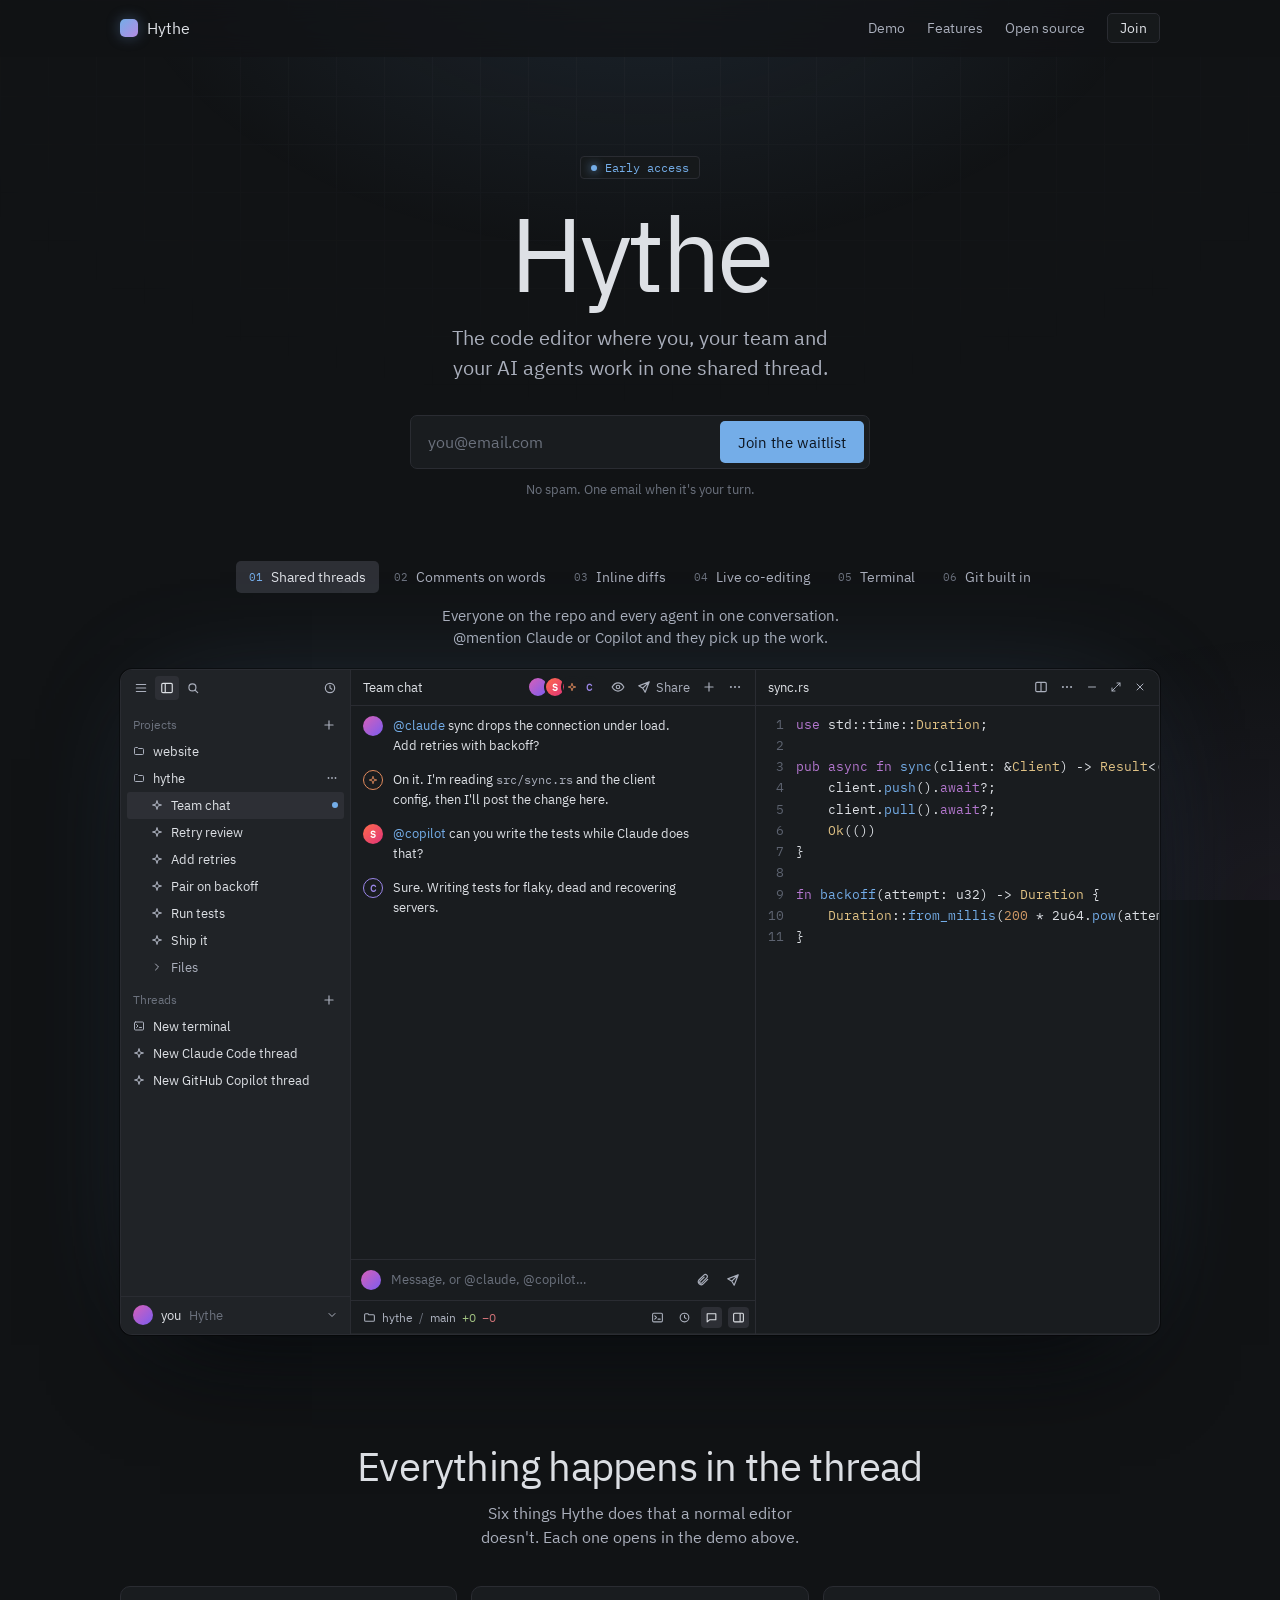
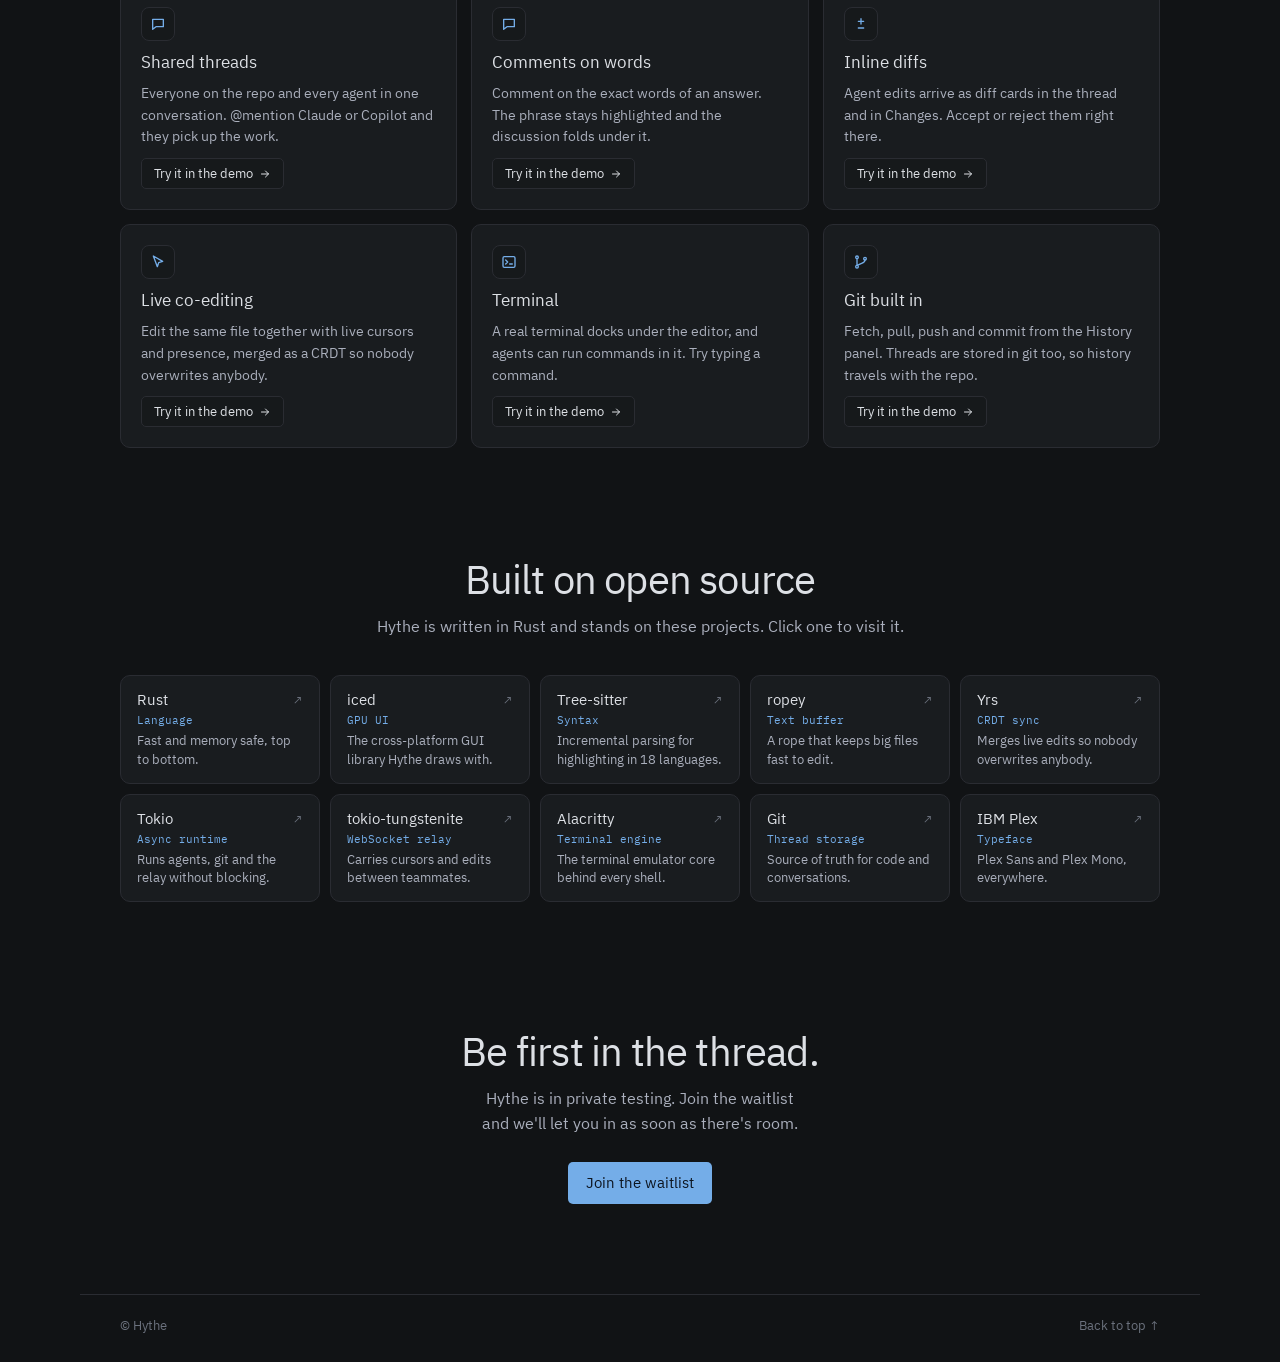
==== waitlist/index.html @ 3f55f676 "Add Hythe waitlist landing page with an interactive demo Static site in waitlist/ (no build step): h" ====
<!doctype html>
<html lang="en">
<head>
<meta charset="utf-8">
<meta name="viewport" content="width=device-width, initial-scale=1, viewport-fit=cover">
<title>Hythe</title>
<meta name="description" content="">
<meta name="theme-color" content="#111315">
<link rel="preload" href="fonts/IBMPlexSans-Regular.ttf" as="font" type="font/ttf" crossorigin>
<link rel="stylesheet" href="style.css">
</head>
<body>
<div class="bg" aria-hidden="true"></div>

<nav class="nav">
  <div class="wrap navin">
    <a class="brand" href="#top"><span class="logo" aria-hidden="true"></span><span data-text="name"></span></a>
    <span class="grow"></span>
    <a href="#demo">Demo</a><a href="#features">Features</a><a href="#stack">Open source</a>
    <a class="navcta" href="#top" data-join>Join</a>
  </div>
</nav>

<main id="top">
  <!-- hero -->
  <header class="hero wrap">
    <p class="eyebrow"><span class="dot"></span><span data-text="eyebrow"></span></p>
    <h1 class="name" data-text="name"></h1>
    <p class="tagline" data-text="tagline"></p>
    <form id="form" class="form" novalidate>
      <div class="field">
        <label for="email" class="sr">Email address</label>
        <input id="email" name="email" type="email" inputmode="email" autocomplete="email"
               autocapitalize="off" spellcheck="false" required aria-describedby="msg">
        <button id="btn" type="submit"><span data-text="button"></span></button>
      </div>
      <p id="msg" class="msg" role="status" aria-live="polite"></p>
    </form>
    <div id="done" class="done" hidden>
      <svg viewBox="0 0 24 24" aria-hidden="true"><path d="M5 12.5l4.5 4.5L19 7.5"/></svg>
      <h2 data-text="successTitle"></h2>
      <p id="doneBody" data-text="successBody"></p>
    </div>
    <p class="note" data-text="note"></p>
  </header>

  <!-- demo -->
  <section class="tour wrap" id="demo" aria-label="Interactive product demo">
    <div class="tabs" id="tabs" role="tablist"></div>
    <p class="explain" id="explain"></p>

    <div class="app" id="app">
      <aside class="side">
        <div class="hdr">
          <button class="ib" data-act="menu" title="Menu"><i class="ic" data-i="menu"></i></button>
          <button class="ib" data-act="sidebar" title="Toggle sidebar"><i class="ic" data-i="sidebar"></i></button>
          <button class="ib" data-act="search" title="Search"><i class="ic" data-i="search"></i></button>
          <span class="grow"></span>
          <button class="ib" data-act="history" title="History"><i class="ic" data-i="history"></i></button>
        </div>
        <div class="list" id="sideList"></div>
        <button class="acct" data-act="account"><span class="av u1"></span>you <span class="faint">Hythe</span><span class="grow"></span><i class="ic" data-i="chev"></i></button>
      </aside>

      <section class="col thread">
        <div class="hdr">
          <button class="ib" data-act="sidebar" id="sideOpen" title="Show sidebar"><i class="ic" data-i="sidebar"></i></button>
          <span class="ttl" id="tTitle"></span><span class="grow"></span>
          <span class="avs" id="tAvs"></span>
          <button class="ib" data-act="follow" title="Follow a teammate"><i class="ic" data-i="eye"></i></button>
          <button class="ib share" data-act="share" title="Share this thread"><i class="ic" data-i="share"></i><span>Share</span></button>
          <button class="ib" data-act="new" title="New thread"><i class="ic" data-i="plus"></i></button>
          <button class="ib" data-act="threadMenu" title="More"><i class="ic" data-i="more"></i></button>
        </div>
        <div class="feed" id="feed"></div>
        <form class="composer" id="composer" autocomplete="off">
          <span class="av u1"></span>
          <input id="say" placeholder="Message, or @claude, @copilot…" aria-label="Message the demo thread" maxlength="140">
          <button type="button" class="ib" data-act="attach" title="Attach"><i class="ic" data-i="clip"></i></button>
          <button class="ib" aria-label="Send" title="Send"><i class="ic" data-i="send"></i></button>
        </form>
        <div class="foot-bar">
          <i class="ic" data-i="folder"></i><span>hythe</span><span class="faint">/</span><span>main</span>
          <span class="add" id="addN">+0</span><span class="del" id="delN">−0</span>
          <span class="grow"></span>
          <button class="ib" data-act="term" title="Terminal"><i class="ic" data-i="term"></i></button>
          <button class="ib" data-act="history" title="History"><i class="ic" data-i="history"></i></button>
          <button class="ib" data-act="chat" title="Thread"><i class="ic" data-i="chat"></i></button>
          <button class="ib" data-act="panel" title="Editor panel"><i class="ic" data-i="panel"></i></button>
        </div>
      </section>

      <section class="col editor">
        <div class="hdr"><span class="tab" id="eTab"></span><span class="grow"></span>
          <button class="ib" data-act="split" title="Split"><i class="ic" data-i="split"></i></button>
          <button class="ib" data-act="editorMenu" title="More"><i class="ic" data-i="more"></i></button>
          <button class="ib" data-act="panel" title="Minimise"><i class="ic" data-i="min"></i></button>
          <button class="ib" data-act="max" title="Maximise"><i class="ic" data-i="max"></i></button>
          <button class="ib" data-act="closeEditor" title="Close"><i class="ic" data-i="close"></i></button>
        </div>
        <div class="esub" id="eSub"></div>
        <div class="code" id="code"></div>
        <div class="term" id="term" hidden></div>
      </section>

      <div class="pop" id="pop" hidden></div>
      <div class="toast" id="toast" role="status" aria-live="polite"></div>
    </div>
  </section>

  <!-- features -->
  <section class="sec wrap" id="features">
    <h2 class="h2" data-text="featuresTitle"></h2>
    <p class="lede" data-text="featuresText"></p>
    <div class="grid" id="featGrid"></div>
  </section>

  <!-- open source -->
  <section class="sec wrap" id="stack">
    <h2 class="h2" data-text="stackTitle"></h2>
    <p class="lede" data-text="stackText"></p>
    <div class="grid stackgrid" id="stackGrid"></div>
  </section>

  <!-- final CTA -->
  <section class="cta wrap">
    <h2 class="h2" data-text="ctaTitle"></h2>
    <p class="lede" data-text="ctaText"></p>
    <button class="bigbtn" data-join><span data-text="button"></span></button>
  </section>
</main>

<footer class="foot wrap"><span data-text="footer"></span><span class="grow"></span><a href="#top">Back to top ↑</a></footer>
<script src="config.js"></script>
<script src="app.js"></script>
</body>
</html>
---- waitlist/style.css ----
/* Colours and type are taken from Hythe's own theme (src/theme.rs). */
@font-face{font-family:"IBM Plex Sans";src:url(fonts/IBMPlexSans-Regular.ttf) format("truetype");font-display:swap}
@font-face{font-family:"IBM Plex Mono";src:url(fonts/IBMPlexMono-Regular.ttf) format("truetype");font-display:swap}
:root{
  --page:#111315;
  --editor:#191c1f; --panel:#202327; --card:#16191b;
  --border:#2a2c32; --hover:#26292e; --selected:#2d2f35;
  --text:#dde0e5; --dim:#aaafbc; --faint:#6b717d; --gutter:#5d6370;
  --accent:#74ade8; --added:#a1c181; --removed:#d07277; --added-bg:#202e25; --removed-bg:#361e23;
  --comment:#b58be2; --comment-bg:#383246; --claude:#e08a5c; --copilot:#9b86e8; --err:#d07277;
  --sans:"IBM Plex Sans",system-ui,-apple-system,"Segoe UI",sans-serif;
  --mono:"IBM Plex Mono",ui-monospace,Consolas,monospace;
  --wrap:1120px; --gut:clamp(16px,4vw,40px);
}
*{box-sizing:border-box;margin:0}
html{color-scheme:dark;scroll-behavior:smooth;scroll-padding-top:72px}
body{background:var(--page);color:var(--text);font-family:var(--sans);-webkit-font-smoothing:antialiased;overflow-x:hidden}
button,input{font:inherit;color:inherit}
a{color:inherit}
.grow{flex:1}
.faint{color:var(--faint)}
.wrap{width:100%;max-width:var(--wrap);margin:0 auto;padding-left:var(--gut);padding-right:var(--gut)}
.sr{position:absolute;width:1px;height:1px;overflow:hidden;clip:rect(0 0 0 0)}

.bg{position:fixed;inset:0;pointer-events:none;z-index:-1;
  background:radial-gradient(70vmax 45vmax at 50% -10%,rgba(116,173,232,.13),transparent 60%),
             radial-gradient(40vmax 30vmax at 100% 100%,rgba(181,139,226,.06),transparent 70%)}
.bg::after{content:"";position:absolute;inset:0;opacity:.35;
  background-image:linear-gradient(var(--border) 1px,transparent 1px),linear-gradient(90deg,var(--border) 1px,transparent 1px);background-size:48px 48px;
  -webkit-mask-image:radial-gradient(ellipse 60% 45% at 50% 0%,#000,transparent);mask-image:radial-gradient(ellipse 60% 45% at 50% 0%,#000,transparent)}

/* ---------- nav ---------- */
.nav{position:sticky;top:0;z-index:20;background:rgba(17,19,21,.72);backdrop-filter:blur(12px);-webkit-backdrop-filter:blur(12px);border-bottom:1px solid transparent;transition:border-color .2s}
.nav.scrolled{border-bottom-color:var(--border)}
.navin{display:flex;align-items:center;gap:22px;height:56px}
.navin a{text-decoration:none;font-size:14px;color:var(--dim)}
.navin a:hover{color:var(--text)}
.brand{display:flex;align-items:center;gap:9px;color:var(--text)!important;font-size:16px!important}
.logo{width:18px;height:18px;border-radius:5px;background:linear-gradient(135deg,var(--accent),var(--comment));box-shadow:0 0 14px rgba(116,173,232,.35)}
.navcta{color:var(--text)!important;border:1px solid var(--border);background:var(--card);border-radius:5px;padding:5px 12px}
.navcta:hover{border-color:var(--accent)}
@media (max-width:620px){.navin a:not(.brand):not(.navcta){display:none}}

/* ---------- hero ---------- */
.hero{display:flex;flex-direction:column;align-items:center;text-align:center;padding-top:clamp(56px,11vh,120px);padding-bottom:clamp(40px,7vh,72px);animation:rise .6s cubic-bezier(.2,.7,.2,1) both}
.eyebrow{display:flex;align-items:center;gap:8px;font:12px var(--mono);color:var(--accent);border:1px solid var(--border);background:var(--card);padding:3px 10px;border-radius:4px;margin-bottom:22px}
.dot{width:6px;height:6px;border-radius:50%;background:var(--accent);box-shadow:0 0 10px var(--accent);animation:pulse 2.2s ease-in-out infinite}
.name{font-weight:400;letter-spacing:-.035em;line-height:1;font-size:clamp(52px,10vw,104px)}
.tagline{color:var(--dim);font-size:clamp(16px,2vw,20px);line-height:1.5;margin:18px 0 32px;max-width:40ch;text-wrap:balance}
.form{width:100%;max-width:460px}
.field{display:flex;gap:6px;padding:5px;border:1px solid var(--border);border-radius:7px;background:var(--editor);transition:border-color .15s,box-shadow .15s}
.field:focus-within{border-color:var(--accent);box-shadow:0 0 0 3px rgba(116,173,232,.15)}
.form.invalid .field{border-color:var(--err);animation:shake .35s}
input{background:none;border:0;outline:0}
#email{flex:1;min-width:0;font-size:16px;padding:0 6px 0 12px;height:42px}
::placeholder{color:var(--faint)}
#btn,.bigbtn{flex:none;border:0;border-radius:5px;height:42px;padding:0 18px;cursor:pointer;background:var(--accent);color:#0d1520;font-size:15px;white-space:nowrap;transition:filter .15s,transform .1s}
#btn:hover,.bigbtn:hover{filter:brightness(1.1)}#btn:active,.bigbtn:active{transform:scale(.98)}
#btn:focus-visible,.bigbtn:focus-visible{outline:2px solid var(--text);outline-offset:2px}
#btn:disabled{opacity:.6;cursor:progress}
.msg{font-size:13px;color:var(--dim)}
.msg:not(:empty){margin-top:8px}
.form.invalid .msg{color:var(--err)}
.note{margin-top:12px;font-size:13px;color:var(--faint)}
.done{display:flex;flex-direction:column;align-items:center;gap:4px;animation:rise .5s both}
.done[hidden]{display:none}
.done svg{width:38px;height:38px;padding:9px;border-radius:50%;background:var(--added-bg);fill:none;stroke:var(--added);stroke-width:2.4;stroke-linecap:round;stroke-linejoin:round;margin-bottom:6px}
.done h2{font-weight:400;font-size:24px}
.done p{color:var(--dim);font-size:15px}
.joined .form,.joined .note{display:none}

/* ---------- demo ---------- */
.tour{animation:rise .8s .1s cubic-bezier(.2,.7,.2,1) both}
.tabs{display:flex;justify-content:center;gap:2px;overflow-x:auto;scrollbar-width:none}
.tabs::-webkit-scrollbar{display:none}
.tabs button{flex:none;border:0;background:none;color:var(--dim);font-size:14px;padding:7px 13px;border-radius:5px;cursor:pointer;display:flex;align-items:center;gap:8px}
.tabs button .n{font:11px var(--mono);color:var(--faint)}
.tabs button:hover{background:var(--hover);color:var(--text)}
.tabs button.on{background:var(--selected);color:var(--text)}
.tabs button.on .n{color:var(--accent)}
.tabs button:focus-visible{outline:1px solid var(--accent)}
.explain{text-align:center;color:var(--dim);font-size:14.5px;line-height:1.5;margin:12px auto 20px;max-width:64ch;min-height:3em;text-wrap:balance}

.app{position:relative;height:clamp(520px,74vh,700px);display:flex;background:var(--editor);border:1px solid var(--border);border-radius:12px;overflow:hidden;font-size:13px;
  box-shadow:0 50px 100px -40px rgba(0,0,0,.9),0 0 0 1px rgba(0,0,0,.4),0 -1px 0 rgba(255,255,255,.04) inset,0 0 120px -40px rgba(116,173,232,.25)}
.hdr{flex:none;height:36px;display:flex;align-items:center;gap:2px;padding:0 8px;border-bottom:1px solid var(--border)}
.ic{flex:none;width:14px;height:14px;display:inline-block;background:currentColor;-webkit-mask:var(--m) center/contain no-repeat;mask:var(--m) center/contain no-repeat}
.ib{flex:none;display:inline-flex;align-items:center;gap:5px;border:0;background:none;color:var(--dim);padding:5px;border-radius:4px;cursor:pointer;font-size:12.5px;line-height:1}
.ib:hover{background:var(--hover);color:var(--text)}
.ib.on{background:var(--selected);color:var(--text)}
.ib:focus-visible{outline:1px solid var(--accent)}
.ib .ic[data-i=min],.ib .ic[data-i=max],.ib .ic[data-i=close]{width:12px;height:12px}
.av{flex:none;width:20px;height:20px;border-radius:50%;display:inline-grid;place-items:center;font:600 10px var(--sans);color:#fff}
.u1{background:linear-gradient(135deg,#d860b8,#7a5cf0)}
.u2{background:linear-gradient(135deg,#ff6b4a,#e0337a)}
.u3{background:linear-gradient(135deg,#3fb8a9,#3a78d6)}
.ag{background:none;border:1.5px solid currentColor}
.ag.claude{color:var(--claude)}.ag.copilot{color:var(--copilot)}
.ag .ic{width:10px;height:10px}

/* sidebar */
.side{flex:none;width:230px;display:flex;flex-direction:column;min-height:0;background:var(--panel);border-right:1px solid var(--border)}
.side .hdr{border-bottom:0}
.list{flex:1;min-height:0;overflow-y:auto;scrollbar-width:none;padding:0 6px 6px}
.list::-webkit-scrollbar{display:none}
.sh{display:flex;align-items:center;font-size:11.5px;color:var(--faint);padding:10px 6px 4px}
.sh .ib{padding:2px}
.row{display:flex;align-items:center;gap:8px;width:100%;border:0;background:none;text-align:left;padding:5px 6px;border-radius:3px;white-space:nowrap;overflow:hidden;color:var(--text);font-size:13px;cursor:pointer}
.row .ic{width:12px;height:12px;color:var(--dim)}
.row.in{padding-left:24px}.row.in2{padding-left:42px}
.row.dim{color:var(--dim)}
.row:hover{background:var(--hover)}
.row.on{background:var(--selected)}
.row .busy{width:6px;height:6px;border-radius:50%;background:var(--accent);margin-left:auto;flex:none}
.acct{flex:none;height:38px;display:flex;align-items:center;gap:8px;padding:0 12px;border:0;border-top:1px solid var(--border);background:none;cursor:pointer;font-size:13px;text-align:left}
.acct:hover{background:var(--hover)}
.acct .ic{width:12px;height:12px;color:var(--dim)}

/* columns */
.col{flex:1 1 0;display:flex;flex-direction:column;min-width:0;min-height:0}
.thread+.editor{border-left:1px solid var(--border)}
.ttl{white-space:nowrap;overflow:hidden;text-overflow:ellipsis;padding-left:4px;font-size:13px}
.avs{display:flex;margin-right:4px}.avs .av{width:18px;height:18px;margin-left:-5px;border:2px solid var(--editor);box-sizing:content-box}
.feed{flex:1;min-height:0;overflow-y:auto;padding:10px 12px;display:flex;flex-direction:column;gap:14px}
.m{display:flex;gap:10px;line-height:1.55;animation:rise .35s both}
.m .body{min-width:0;flex:1}
.m p+p{margin-top:6px}
.m code{font:12px var(--mono);color:var(--dim)}
.mi{flex:none;display:flex;gap:2px;opacity:0;transition:opacity .15s}
.m:hover .mi{opacity:1}
.mi .ib{padding:3px}.mi .ic{width:11px;height:11px}
.at{color:var(--accent)}
.hint{margin:auto;text-align:center;color:var(--faint);font-size:13px;line-height:1.6}
.mark{background:var(--comment-bg);border:0;border-bottom:1.5px solid var(--comment);color:inherit;font:inherit;padding:0 1px;cursor:pointer;border-radius:2px}
.mark:hover{filter:brightness(1.2)}
.fold{display:inline-flex;align-items:center;gap:5px;margin-top:6px;font-size:12px;color:var(--comment);background:none;border:0;padding:0;cursor:pointer}
.fold .ic{width:11px;height:11px;transition:transform .2s}
.fold.open .ic{transform:rotate(90deg)}
.quote{margin-top:6px;border-left:2px solid var(--comment);background:var(--card);padding:7px 10px;border-radius:0 4px 4px 0;font-size:12.5px}
.quote[hidden]{display:none}
.quote q{display:block;color:var(--faint);font-size:12px;margin-bottom:5px;quotes:none}
.quote .who{display:flex;align-items:center;gap:6px;color:var(--dim);font-size:12px;margin:6px 0 2px}
.quote .who:first-of-type{margin-top:0}
.quote .who .av{width:14px;height:14px;font-size:8px}
.reply{display:flex;margin-top:7px;border-top:1px solid var(--border);padding-top:6px}
.reply input{flex:1;font-size:12.5px}
.card{margin-top:8px;border:1px solid var(--border);border-radius:5px;overflow:hidden;background:var(--card);font:12px/1.6 var(--mono)}
.card .ch{display:flex;align-items:center;gap:8px;padding:5px 8px;font:12px var(--sans);color:var(--dim);border-bottom:1px solid var(--border)}
.card .ch b{font-weight:400;color:var(--text)}
.card .l{padding:0 8px;white-space:pre;overflow:hidden;text-overflow:ellipsis}
.l.add{background:var(--added-bg);color:var(--added)}.l.del{background:var(--removed-bg);color:var(--removed)}
.acts{margin-left:auto;display:flex;gap:4px}
.acts button{border:1px solid var(--border);background:var(--editor);color:var(--text);border-radius:3px;padding:2px 9px;font-size:11.5px;cursor:pointer}
.acts button:hover{background:var(--hover)}
.acts button.yes{border-color:var(--accent);color:var(--accent)}
.state{margin-left:auto;font-size:11.5px}.state.ok{color:var(--added)}.state.no{color:var(--removed)}
.typing{display:inline-flex;gap:3px;padding-top:8px}
.typing i{width:5px;height:5px;border-radius:50%;background:var(--faint);animation:bounce 1s infinite}
.typing i:nth-child(2){animation-delay:.15s}.typing i:nth-child(3){animation-delay:.3s}
.composer{flex:none;display:flex;align-items:center;gap:6px;padding:8px 10px;border-top:1px solid var(--border)}
.composer input{flex:1;min-width:0;font-size:13px;padding:0 4px}
.foot-bar{flex:none;height:34px;display:flex;align-items:center;gap:6px;padding:0 6px 0 12px;border-top:1px solid var(--border);font-size:12px;color:var(--dim)}
.foot-bar>.ic{width:13px;height:13px}
.foot-bar .ib{padding:4px}.foot-bar .ib .ic{width:13px;height:13px}
.add{color:var(--added)}.del{color:var(--removed)}

/* editor column */
.tab{display:flex;align-items:center;gap:6px;white-space:nowrap;padding-left:4px;font-size:13px}
.tab .n{color:var(--accent);font-size:12px}
.esub{flex:none;display:flex;align-items:center;gap:6px;height:30px;padding:0 12px;font-size:12px;color:var(--dim);border-bottom:1px solid var(--border)}
.esub:empty{display:none}
.code{flex:1;min-height:0;overflow:auto;padding:8px 0;font:12.5px/1.7 var(--mono);color:var(--text);position:relative;cursor:text}
.ln{display:flex;white-space:pre;position:relative}
.ln .g{flex:none;width:40px;padding-right:12px;text-align:right;color:var(--gutter);user-select:none}
.ln.add{background:var(--added-bg)}.ln.del{background:var(--removed-bg)}
.ln.add .t{color:var(--added)}.ln.del .t{color:var(--removed)}
.k{color:#b477cf}.s{color:#a1c181}.f{color:#74ade8}.c{color:#6b717d;font-style:italic}.n{color:#d19a66}.ty{color:#dfc184}
.cur{position:absolute;top:0;width:2px;height:1.7em;transition:top .5s cubic-bezier(.3,.7,.2,1),left .5s cubic-bezier(.3,.7,.2,1);pointer-events:none}
.cur::after{content:attr(data-n);position:absolute;bottom:100%;left:0;font:10px var(--sans);color:#111;padding:0 5px;border-radius:3px 3px 3px 0;white-space:nowrap}
.cur.a{background:#3fb8a9}.cur.a::after{background:#3fb8a9}
.cur.b{background:#ff6b4a}.cur.b::after{background:#ff6b4a}
.cur.me{background:#c77bf0;animation:blink 1.1s steps(1) infinite}.cur.me::after{background:#c77bf0}
.term{flex:none;height:46%;border-top:1px solid var(--border);background:var(--card);padding:8px 12px;font:12.5px/1.6 var(--mono);color:var(--dim);overflow-y:auto;cursor:text}
.term[hidden]{display:none}
.term pre{font:inherit;white-space:pre-wrap;margin:0}
.term .p{color:var(--accent)}.term .o{color:var(--added)}.term .e{color:var(--removed)}
.term form{display:flex;gap:8px}.term input{flex:1;font:inherit;color:var(--text)}

/* history panel */
.code.panel{font:13px/1.4 var(--sans);padding:0;cursor:default}
.hist{padding:10px 12px;display:flex;flex-direction:column;gap:7px}
.hb{display:flex;align-items:center;gap:6px}
.hb .ic{width:13px;height:13px;color:var(--dim)}
.hl{display:flex;gap:4px;margin-left:-6px}
.hl .ib{font-size:12.5px;padding:4px 6px}
.cmsg{width:100%;background:var(--card);border:1px solid var(--border);border-radius:3px;padding:7px 9px;font-size:12.5px}
.cmsg:focus{border-color:var(--accent)}
.cbtn{width:100%;border:0;background:none;font-size:12.5px;padding:7px;border-radius:3px;cursor:pointer}
.cbtn:hover{background:var(--hover)}
.cbtn:disabled{color:var(--added);cursor:default;background:none}
.hs{display:flex;align-items:center;font-size:11.5px;color:var(--faint);padding-top:6px}
.fr{display:flex;align-items:center;gap:7px;font-size:12.5px;padding:3px 0;white-space:nowrap;overflow:hidden}
.fr .sm{font-size:11px}
.st{font:11px var(--mono);width:10px}.st.U{color:var(--added)}.st.M{color:#dfc184}
.cm{display:flex;gap:9px;margin-top:4px}
.cc{flex:1;min-width:0;text-align:left;border:1px solid var(--border);background:var(--card);border-radius:4px;padding:8px 10px;cursor:pointer;display:flex;flex-direction:column;gap:4px;animation:rise .35s both}
.cc:hover{border-color:var(--selected);background:var(--hover)}
.cc b{font-weight:400;font-size:13px}
.cc>span{color:var(--dim);font-size:12px}
.cc .hash{font:11px var(--mono);color:var(--accent)}
.cc .cfiles{display:none;border-top:1px solid var(--border);margin-top:4px;padding-top:4px}
.cc.open .cfiles{display:block}

/* popover menu, palette and toast */
.pop{position:absolute;z-index:5;min-width:200px;background:var(--panel);border:1px solid var(--border);border-radius:6px;padding:4px;box-shadow:0 14px 40px rgba(0,0,0,.55);animation:rise .15s both}
.pop[hidden]{display:none}
.pop button{display:flex;align-items:center;gap:8px;width:100%;border:0;background:none;text-align:left;padding:6px 8px;border-radius:3px;font-size:13px;cursor:pointer}
.pop button:hover,.pop button.hi{background:var(--hover)}
.pop button .ic{width:12px;height:12px;color:var(--dim)}
.pop button kbd{margin-left:auto;font:11px var(--mono);color:var(--faint)}
.pop input{width:100%;padding:7px 8px;font-size:13px;border-bottom:1px solid var(--border);margin-bottom:4px}
.pop .empty{padding:8px;color:var(--faint);font-size:12.5px}
.toast{position:absolute;left:50%;bottom:48px;z-index:6;transform:translate(-50%,10px);opacity:0;pointer-events:none;background:var(--selected);border:1px solid var(--border);color:var(--text);font-size:12.5px;padding:7px 12px;border-radius:6px;box-shadow:0 10px 30px rgba(0,0,0,.5);transition:opacity .2s,transform .2s;white-space:nowrap;max-width:90%;overflow:hidden;text-overflow:ellipsis}
.toast.show{opacity:1;transform:translate(-50%,0)}

/* layout states */
.app.ns .side{display:none}
.app:not(.ns) #sideOpen{display:none}
.app.nt .thread{display:none}
.app.ne .editor{display:none}
.app.nt .editor{border-left:0}

/* ---------- sections ---------- */
.sec{padding-top:clamp(80px,12vh,128px)}
.h2{font-weight:400;letter-spacing:-.02em;font-size:clamp(28px,4vw,40px);line-height:1.15;text-align:center}
.lede{color:var(--dim);font-size:16px;line-height:1.55;text-align:center;max-width:56ch;margin:12px auto 36px;text-wrap:balance}
.grid{display:grid;grid-template-columns:repeat(3,minmax(0,1fr));gap:14px}
.fc{display:flex;flex-direction:column;gap:10px;text-align:left;background:var(--editor);border:1px solid var(--border);border-radius:10px;padding:20px;transition:border-color .2s,transform .2s}
.fc:hover{border-color:#3a3e46;transform:translateY(-2px)}
.fc .fi{width:34px;height:34px;border-radius:8px;display:grid;place-items:center;background:var(--card);border:1px solid var(--border);color:var(--accent)}
.fc .fi .ic{width:16px;height:16px}
.fc h3{font-weight:400;font-size:17px}
.fc p{color:var(--dim);font-size:14px;line-height:1.55;flex:1}
.try{align-self:flex-start;display:inline-flex;align-items:center;gap:6px;border:1px solid var(--border);background:var(--card);border-radius:5px;padding:6px 12px;font-size:13px;cursor:pointer;color:var(--text)}
.try:hover{border-color:var(--accent);color:var(--accent)}
.try .ic{width:12px;height:12px}
.stackgrid{grid-template-columns:repeat(5,minmax(0,1fr));gap:10px}
.sc{display:flex;flex-direction:column;gap:4px;text-decoration:none;background:var(--editor);border:1px solid var(--border);border-radius:10px;padding:14px 16px;transition:border-color .2s,transform .2s}
.sc:hover{border-color:var(--accent);transform:translateY(-2px)}
.sc .top{display:flex;align-items:center;gap:6px;font-size:15px}
.sc .top::after{content:"↗";margin-left:auto;color:var(--faint);font-size:12px;transition:color .2s}
.sc:hover .top::after{color:var(--accent)}
.sc .role{font:11px var(--mono);color:var(--accent)}
.sc p{color:var(--dim);font-size:12.5px;line-height:1.5}
.cta{text-align:center;padding-top:clamp(90px,14vh,140px);padding-bottom:clamp(70px,10vh,110px)}
.cta .lede{margin-bottom:26px}
.foot{display:flex;align-items:center;gap:12px;border-top:1px solid var(--border);padding-top:22px;padding-bottom:28px;font-size:13px;color:var(--faint)}
.foot a{text-decoration:none}.foot a:hover{color:var(--text)}

/* ---------- responsive ---------- */
@media (max-width:1000px){
  .app:not(.so) .side{display:none}
  .app.so .side{position:absolute;inset:0 auto 0 0;z-index:4;box-shadow:20px 0 50px rgba(0,0,0,.5)}
  .app:not(.so) #sideOpen{display:inline-flex}
  .app.so #sideOpen{display:none}
  .grid{grid-template-columns:repeat(2,minmax(0,1fr))}
  .stackgrid{grid-template-columns:repeat(3,minmax(0,1fr))}
}
@media (max-width:680px){
  .app{height:min(600px,78svh)}
  .app[data-focus=thread] .editor,.app[data-focus=editor] .thread{display:none}
  .app .thread+.editor{border-left:0}
  .share span{display:none}
  .tabs{justify-content:flex-start;margin:0 calc(var(--gut) * -1);padding:0 var(--gut)}
  .explain{font-size:13.5px;min-height:0}
  .grid{grid-template-columns:minmax(0,1fr)}
  .stackgrid{grid-template-columns:repeat(2,minmax(0,1fr))}
  .side{width:82%}
}

@keyframes rise{from{opacity:0;transform:translateY(8px)}to{opacity:1;transform:none}}
@keyframes shake{25%{transform:translateX(-5px)}75%{transform:translateX(5px)}}
@keyframes blink{50%{opacity:0}}
@keyframes pulse{50%{opacity:.4}}
@keyframes bounce{40%{transform:translateY(-3px)}}
@media (prefers-reduced-motion:reduce){*{animation:none!important;transition:none!important}html{scroll-behavior:auto}}

/* ---------- icons (stroke SVGs used as masks) ---------- */
[data-i=menu]{--m:url("data:image/svg+xml,%3Csvg xmlns='http://www.w3.org/2000/svg' viewBox='0 0 24 24' fill='none' stroke='black' stroke-width='2' stroke-linecap='round'%3E%3Cpath d='M4 6h16M4 12h16M4 18h16'/%3E%3C/svg%3E")}
[data-i=sidebar]{--m:url("data:image/svg+xml,%3Csvg xmlns='http://www.w3.org/2000/svg' viewBox='0 0 24 24' fill='none' stroke='black' stroke-width='2'%3E%3Crect x='3' y='4' width='18' height='16' rx='2'/%3E%3Cpath d='M9 4v16'/%3E%3C/svg%3E")}
[data-i=search]{--m:url("data:image/svg+xml,%3Csvg xmlns='http://www.w3.org/2000/svg' viewBox='0 0 24 24' fill='none' stroke='black' stroke-width='2' stroke-linecap='round'%3E%3Ccircle cx='11' cy='11' r='6'/%3E%3Cpath d='M20 20l-4.5-4.5'/%3E%3C/svg%3E")}
[data-i=history]{--m:url("data:image/svg+xml,%3Csvg xmlns='http://www.w3.org/2000/svg' viewBox='0 0 24 24' fill='none' stroke='black' stroke-width='2' stroke-linecap='round'%3E%3Ccircle cx='12' cy='12' r='8'/%3E%3Cpath d='M12 8v4l3 2'/%3E%3C/svg%3E")}
[data-i=chev]{--m:url("data:image/svg+xml,%3Csvg xmlns='http://www.w3.org/2000/svg' viewBox='0 0 24 24' fill='none' stroke='black' stroke-width='2' stroke-linecap='round' stroke-linejoin='round'%3E%3Cpath d='M6 9l6 6 6-6'/%3E%3C/svg%3E")}
[data-i=chevr]{--m:url("data:image/svg+xml,%3Csvg xmlns='http://www.w3.org/2000/svg' viewBox='0 0 24 24' fill='none' stroke='black' stroke-width='2' stroke-linecap='round' stroke-linejoin='round'%3E%3Cpath d='M9 6l6 6-6 6'/%3E%3C/svg%3E")}
[data-i=eye]{--m:url("data:image/svg+xml,%3Csvg xmlns='http://www.w3.org/2000/svg' viewBox='0 0 24 24' fill='none' stroke='black' stroke-width='2'%3E%3Cpath d='M2 12s4-7 10-7 10 7 10 7-4 7-10 7S2 12 2 12z'/%3E%3Ccircle cx='12' cy='12' r='3'/%3E%3C/svg%3E")}
[data-i=share],[data-i=send]{--m:url("data:image/svg+xml,%3Csvg xmlns='http://www.w3.org/2000/svg' viewBox='0 0 24 24' fill='none' stroke='black' stroke-width='2' stroke-linejoin='round'%3E%3Cpath d='M21 3L10 14M21 3l-7 18-4-7-7-4z'/%3E%3C/svg%3E")}
[data-i=plus]{--m:url("data:image/svg+xml,%3Csvg xmlns='http://www.w3.org/2000/svg' viewBox='0 0 24 24' fill='none' stroke='black' stroke-width='2' stroke-linecap='round'%3E%3Cpath d='M12 5v14M5 12h14'/%3E%3C/svg%3E")}
[data-i=more]{--m:url("data:image/svg+xml,%3Csvg xmlns='http://www.w3.org/2000/svg' viewBox='0 0 24 24'%3E%3Ccircle cx='5' cy='12' r='1.8'/%3E%3Ccircle cx='12' cy='12' r='1.8'/%3E%3Ccircle cx='19' cy='12' r='1.8'/%3E%3C/svg%3E")}
[data-i=clip]{--m:url("data:image/svg+xml,%3Csvg xmlns='http://www.w3.org/2000/svg' viewBox='0 0 24 24' fill='none' stroke='black' stroke-width='2' stroke-linecap='round'%3E%3Cpath d='M20 11l-8 8a5 5 0 01-7-7l8.5-8.5a3.5 3.5 0 015 5L10 17a2 2 0 01-3-3l7-7'/%3E%3C/svg%3E")}
[data-i=folder]{--m:url("data:image/svg+xml,%3Csvg xmlns='http://www.w3.org/2000/svg' viewBox='0 0 24 24' fill='none' stroke='black' stroke-width='2' stroke-linejoin='round'%3E%3Cpath d='M3 7a2 2 0 012-2h4l2 2h8a2 2 0 012 2v8a2 2 0 01-2 2H5a2 2 0 01-2-2z'/%3E%3C/svg%3E")}
[data-i=file]{--m:url("data:image/svg+xml,%3Csvg xmlns='http://www.w3.org/2000/svg' viewBox='0 0 24 24' fill='none' stroke='black' stroke-width='2' stroke-linejoin='round'%3E%3Cpath d='M6 3h8l4 4v14H6z'/%3E%3Cpath d='M14 3v4h4'/%3E%3C/svg%3E")}
[data-i=term]{--m:url("data:image/svg+xml,%3Csvg xmlns='http://www.w3.org/2000/svg' viewBox='0 0 24 24' fill='none' stroke='black' stroke-width='2' stroke-linecap='round' stroke-linejoin='round'%3E%3Crect x='3' y='4' width='18' height='16' rx='2'/%3E%3Cpath d='M7 9l3 3-3 3M13 15h4'/%3E%3C/svg%3E")}
[data-i=chat],[data-i=comment]{--m:url("data:image/svg+xml,%3Csvg xmlns='http://www.w3.org/2000/svg' viewBox='0 0 24 24' fill='none' stroke='black' stroke-width='2' stroke-linejoin='round'%3E%3Cpath d='M4 5h16v11H9l-5 4z'/%3E%3C/svg%3E")}
[data-i=panel]{--m:url("data:image/svg+xml,%3Csvg xmlns='http://www.w3.org/2000/svg' viewBox='0 0 24 24' fill='none' stroke='black' stroke-width='2'%3E%3Crect x='3' y='4' width='18' height='16' rx='2'/%3E%3Cpath d='M15 4v16'/%3E%3C/svg%3E")}
[data-i=split]{--m:url("data:image/svg+xml,%3Csvg xmlns='http://www.w3.org/2000/svg' viewBox='0 0 24 24' fill='none' stroke='black' stroke-width='2'%3E%3Crect x='3' y='4' width='18' height='16' rx='2'/%3E%3Cpath d='M12 4v16'/%3E%3C/svg%3E")}
[data-i=sparkle]{--m:url("data:image/svg+xml,%3Csvg xmlns='http://www.w3.org/2000/svg' viewBox='0 0 24 24' fill='none' stroke='black' stroke-width='2' stroke-linejoin='round'%3E%3Cpath d='M12 3l2 7 7 2-7 2-2 7-2-7-7-2 7-2z'/%3E%3C/svg%3E")}
[data-i=min]{--m:url("data:image/svg+xml,%3Csvg xmlns='http://www.w3.org/2000/svg' viewBox='0 0 24 24' fill='none' stroke='black' stroke-width='2' stroke-linecap='round'%3E%3Cpath d='M5 12h14'/%3E%3C/svg%3E")}
[data-i=max]{--m:url("data:image/svg+xml,%3Csvg xmlns='http://www.w3.org/2000/svg' viewBox='0 0 24 24' fill='none' stroke='black' stroke-width='2' stroke-linecap='round' stroke-linejoin='round'%3E%3Cpath d='M14 4h6v6M10 20H4v-6M20 4l-7 7M4 20l7-7'/%3E%3C/svg%3E")}
[data-i=close]{--m:url("data:image/svg+xml,%3Csvg xmlns='http://www.w3.org/2000/svg' viewBox='0 0 24 24' fill='none' stroke='black' stroke-width='2' stroke-linecap='round'%3E%3Cpath d='M6 6l12 12M18 6L6 18'/%3E%3C/svg%3E")}
[data-i=branch]{--m:url("data:image/svg+xml,%3Csvg xmlns='http://www.w3.org/2000/svg' viewBox='0 0 24 24' fill='none' stroke='black' stroke-width='2' stroke-linecap='round'%3E%3Ccircle cx='6' cy='5' r='2'/%3E%3Ccircle cx='6' cy='19' r='2'/%3E%3Ccircle cx='18' cy='7' r='2'/%3E%3Cpath d='M6 7v10M18 9c0 5-6 4-11 8'/%3E%3C/svg%3E")}
[data-i=diff]{--m:url("data:image/svg+xml,%3Csvg xmlns='http://www.w3.org/2000/svg' viewBox='0 0 24 24' fill='none' stroke='black' stroke-width='2' stroke-linecap='round'%3E%3Cpath d='M12 4v8M8 8h8M8 18h8'/%3E%3C/svg%3E")}
[data-i=cursor]{--m:url("data:image/svg+xml,%3Csvg xmlns='http://www.w3.org/2000/svg' viewBox='0 0 24 24' fill='none' stroke='black' stroke-width='2' stroke-linejoin='round'%3E%3Cpath d='M5 3l14 8-6 2-2 6z'/%3E%3C/svg%3E")}
[data-i=arrow]{--m:url("data:image/svg+xml,%3Csvg xmlns='http://www.w3.org/2000/svg' viewBox='0 0 24 24' fill='none' stroke='black' stroke-width='2' stroke-linecap='round' stroke-linejoin='round'%3E%3Cpath d='M5 12h14M13 6l6 6-6 6'/%3E%3C/svg%3E")}

/* slim scrollbars inside the demo, like the app's */
.code{overflow-x:hidden}
.feed,.code,.term,.pop{scrollbar-width:thin;scrollbar-color:var(--selected) transparent}
.feed::-webkit-scrollbar,.code::-webkit-scrollbar,.term::-webkit-scrollbar{width:4px;height:4px}
.feed::-webkit-scrollbar-thumb,.code::-webkit-scrollbar-thumb,.term::-webkit-scrollbar-thumb{background:var(--selected);border-radius:2px}
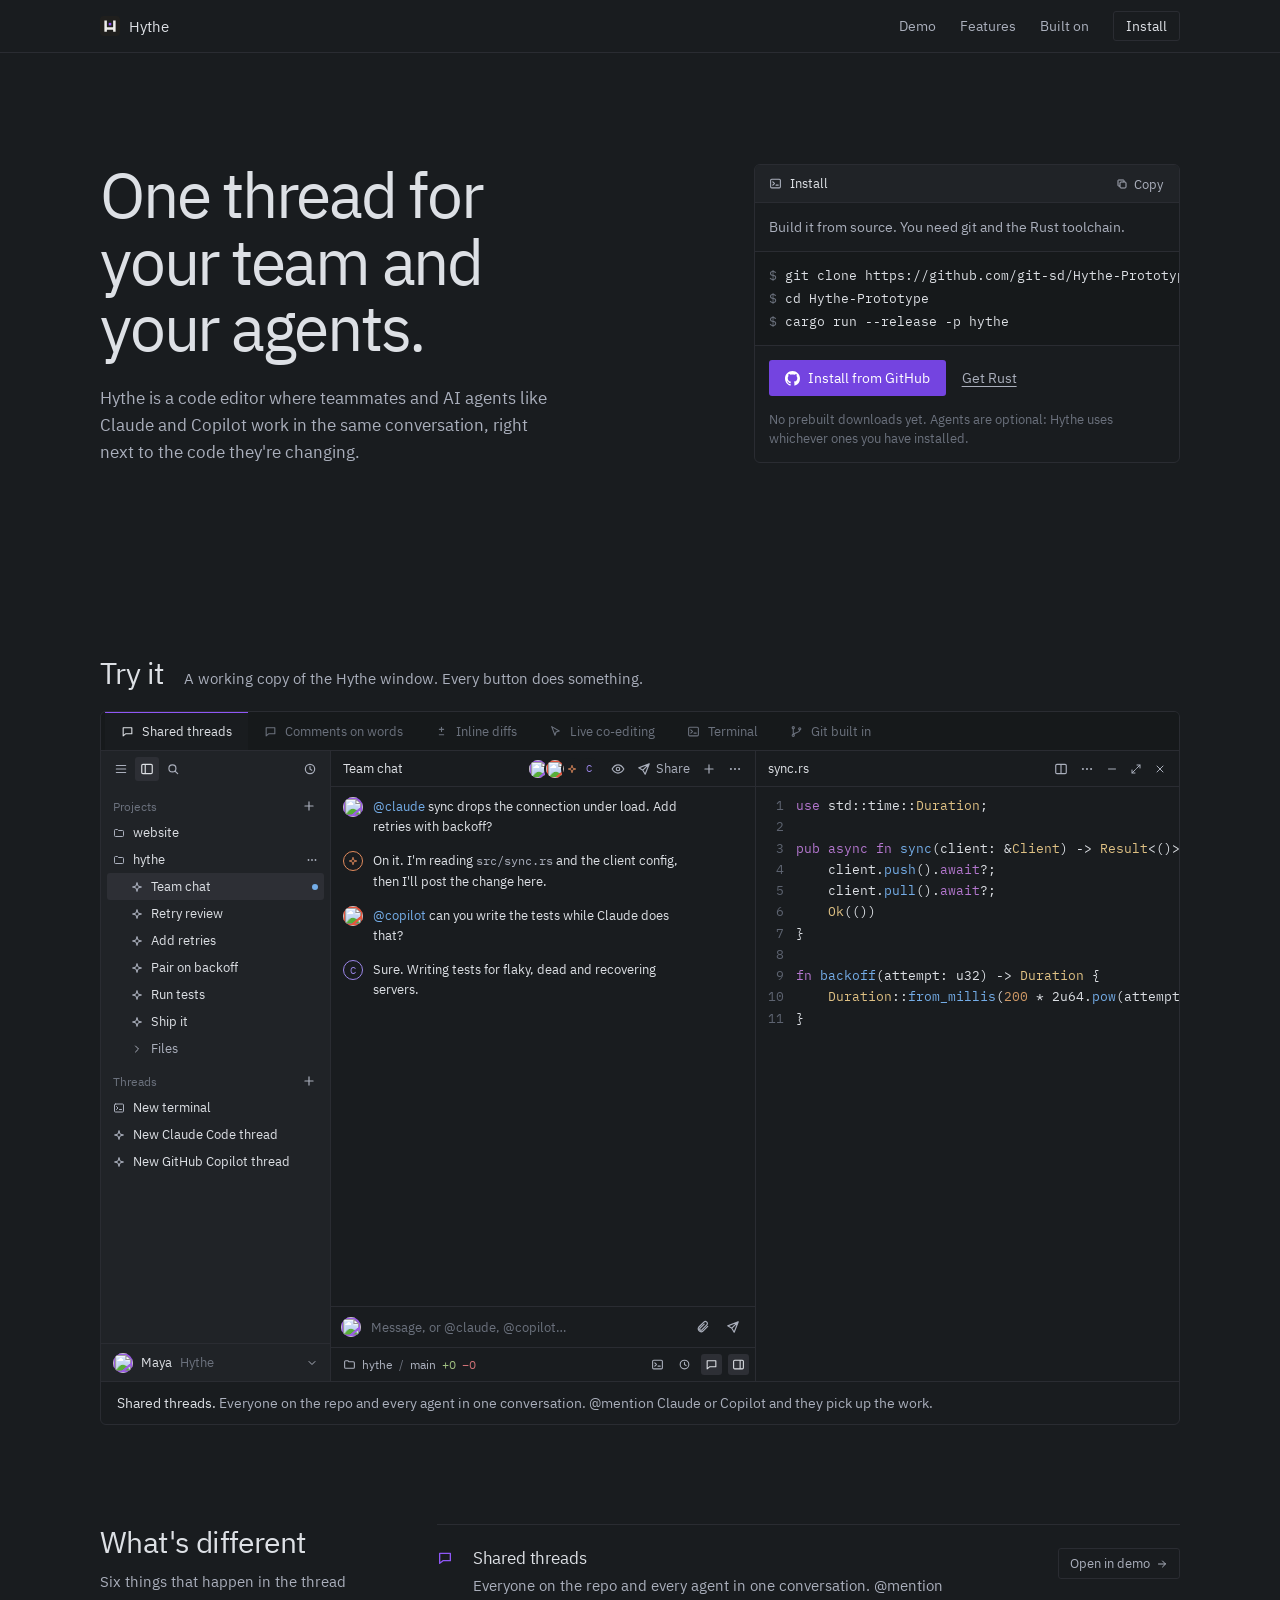
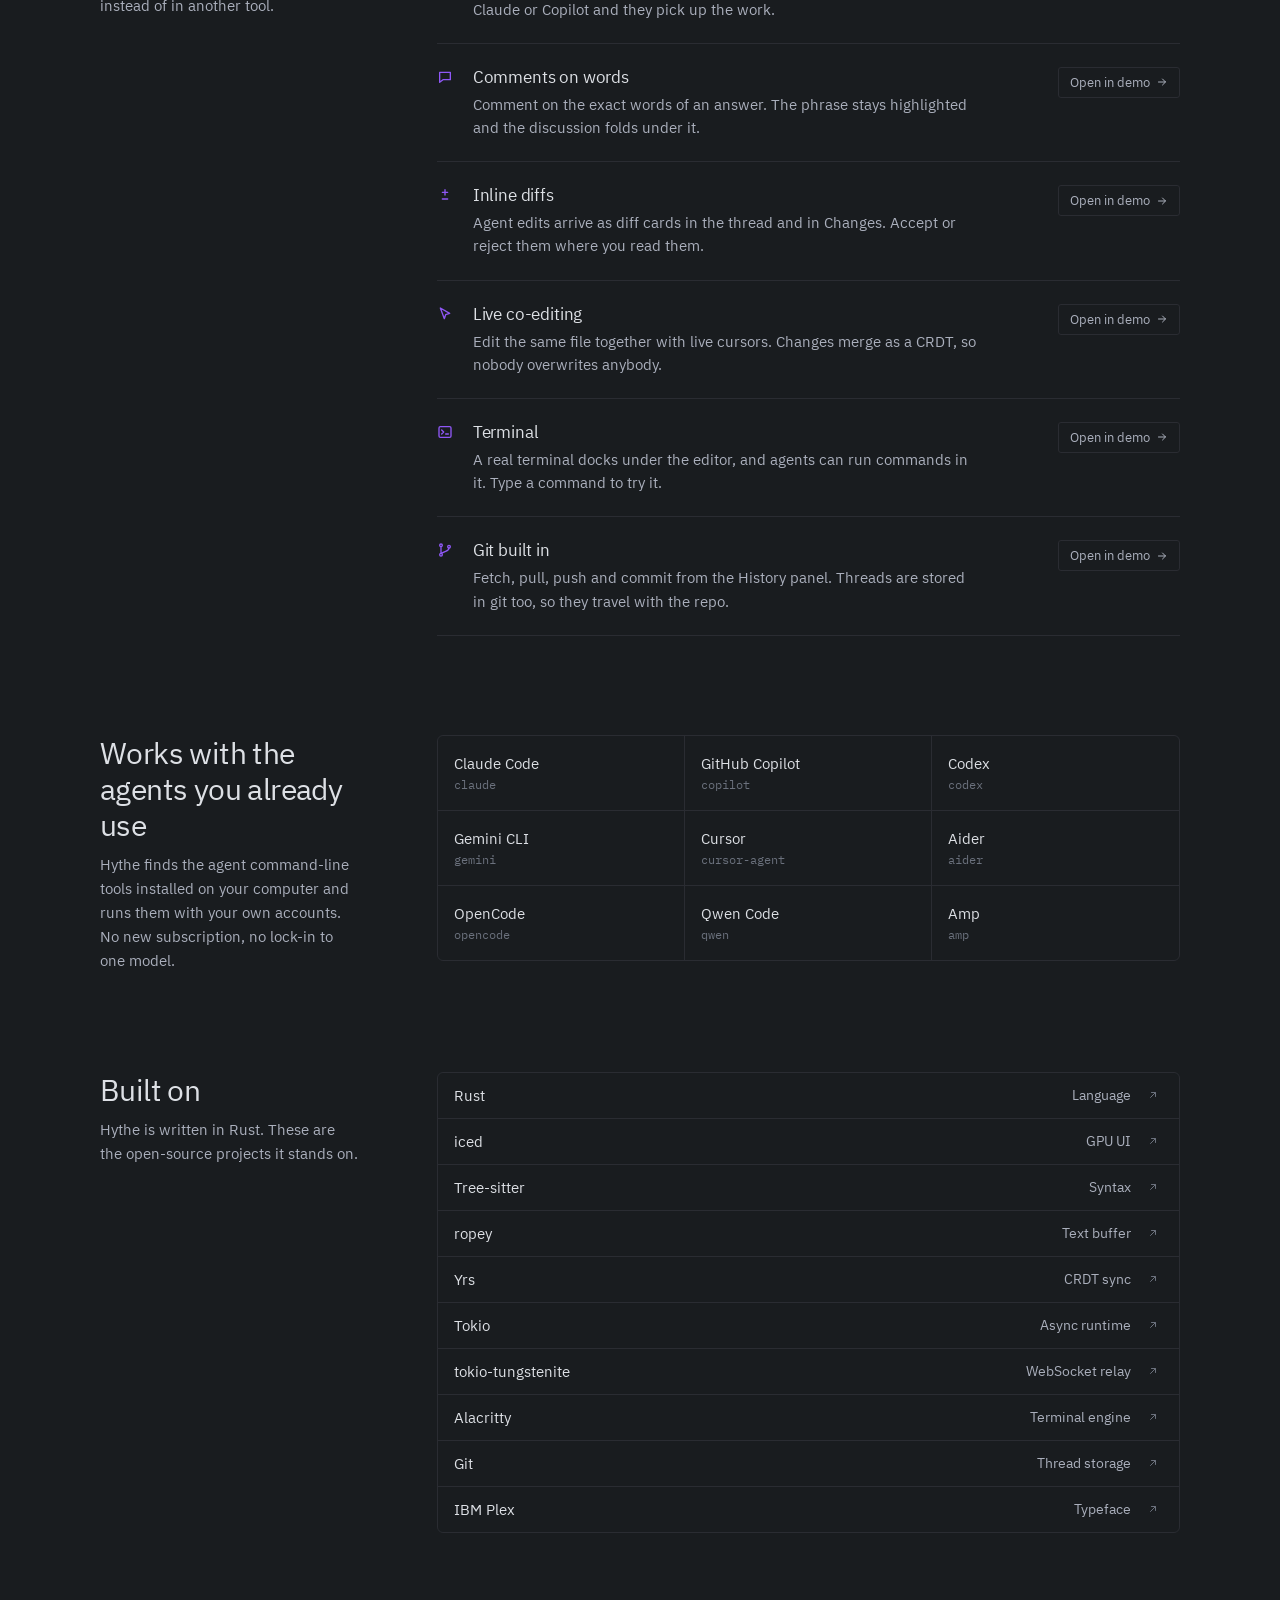
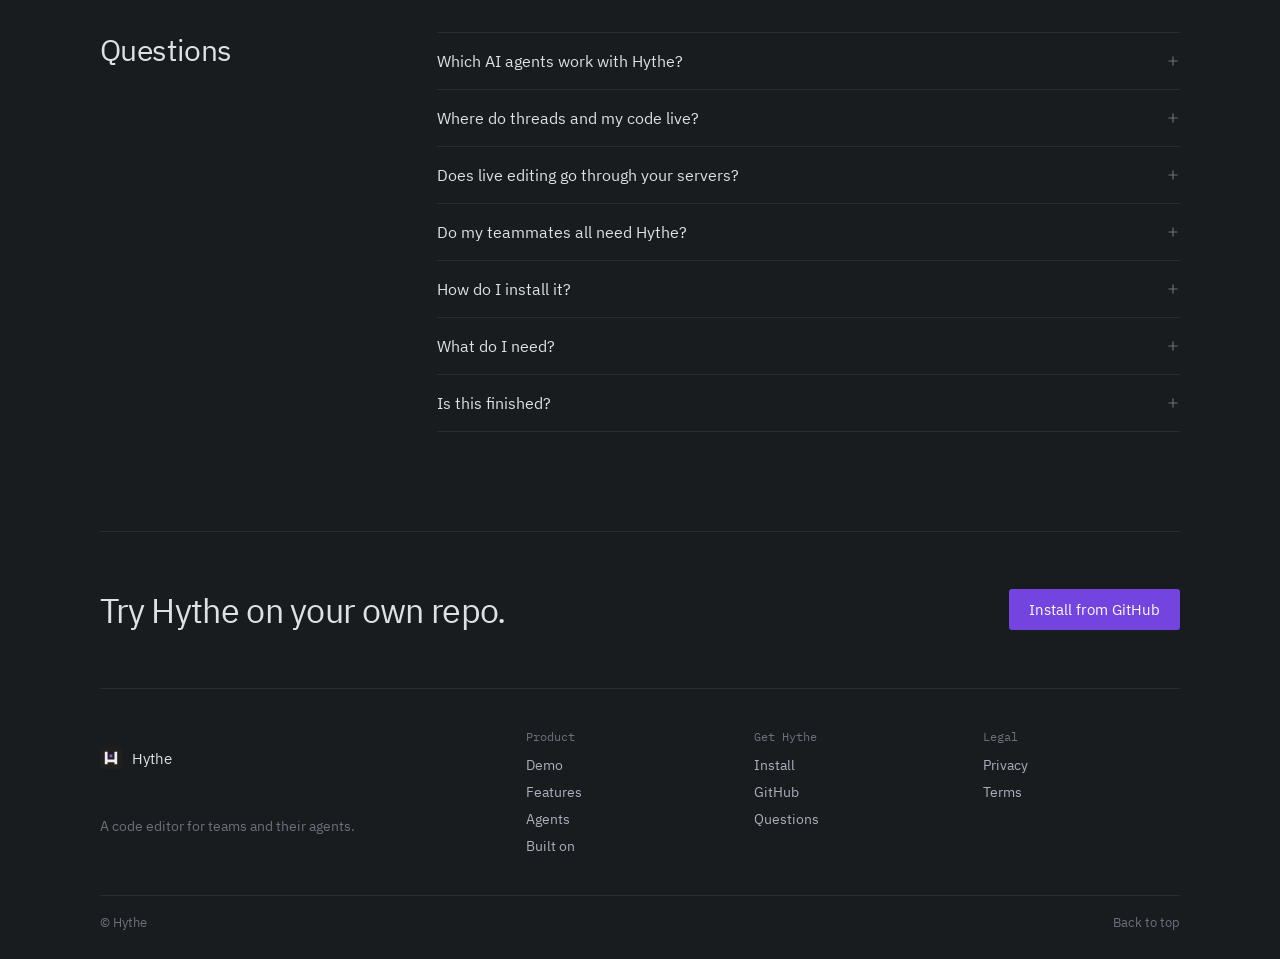
==== commit 98a684b7: "Redesign the Hythe site around installing from GitHub Replace the waitlist with an install card: thr" ====
--- a/waitlist/index.html
+++ b/waitlist/index.html
@@ -5,132 +5,165 @@
 <meta name="viewport" content="width=device-width, initial-scale=1, viewport-fit=cover">
 <title>Hythe</title>
 <meta name="description" content="">
-<meta name="theme-color" content="#111315">
+<meta name="theme-color" content="#191c1f">
+<link rel="icon" href="logo.svg" type="image/svg+xml">
+<link rel="apple-touch-icon" href="logo.svg">
 <link rel="preload" href="fonts/IBMPlexSans-Regular.ttf" as="font" type="font/ttf" crossorigin>
 <link rel="stylesheet" href="style.css">
 </head>
 <body>
-<div class="bg" aria-hidden="true"></div>
 
 <nav class="nav">
   <div class="wrap navin">
-    <a class="brand" href="#top"><span class="logo" aria-hidden="true"></span><span data-text="name"></span></a>
+    <a class="brand" href="#top"><img src="logo.svg" alt="" width="20" height="20"><span data-text="name"></span></a>
     <span class="grow"></span>
-    <a href="#demo">Demo</a><a href="#features">Features</a><a href="#stack">Open source</a>
-    <a class="navcta" href="#top" data-join>Join</a>
+    <a href="#demo">Demo</a><a href="#features">Features</a><a href="#stack">Built on</a>
+    <a class="navjoin" data-install href="#" target="_blank" rel="noopener noreferrer">Install</a>
   </div>
 </nav>
 
 <main id="top">
-  <!-- hero -->
+  <!-- hero: headline on the left, the signup thread on the right -->
   <header class="hero wrap">
-    <p class="eyebrow"><span class="dot"></span><span data-text="eyebrow"></span></p>
-    <h1 class="name" data-text="name"></h1>
-    <p class="tagline" data-text="tagline"></p>
-    <form id="form" class="form" novalidate>
-      <div class="field">
-        <label for="email" class="sr">Email address</label>
-        <input id="email" name="email" type="email" inputmode="email" autocomplete="email"
-               autocapitalize="off" spellcheck="false" required aria-describedby="msg">
-        <button id="btn" type="submit"><span data-text="button"></span></button>
+    <div class="pitch">
+      <h1 class="headline" data-text="headline"></h1>
+      <p class="sub" data-text="sub"></p>
+    </div>
+
+    <section class="install" id="install" aria-label="Install Hythe">
+      <div class="ihdr"><i class="ic" data-i="term"></i><span data-text="installTitle"></span><span class="grow"></span>
+        <button class="copy" id="copyCmds" type="button"><i class="ic" data-i="copy"></i><span>Copy</span></button></div>
+      <p class="iintro" data-text="installIntro"></p>
+      <pre class="cmds" id="cmds"></pre>
+      <div class="iact">
+        <a class="ibtn" data-install href="#" target="_blank" rel="noopener noreferrer"><i class="ic" data-i="github"></i><span data-text="installButton"></span></a>
+        <a class="ilink" data-rust href="#" target="_blank" rel="noopener noreferrer">Get Rust</a>
       </div>
-      <p id="msg" class="msg" role="status" aria-live="polite"></p>
-    </form>
-    <div id="done" class="done" hidden>
-      <svg viewBox="0 0 24 24" aria-hidden="true"><path d="M5 12.5l4.5 4.5L19 7.5"/></svg>
-      <h2 data-text="successTitle"></h2>
-      <p id="doneBody" data-text="successBody"></p>
-    </div>
-    <p class="note" data-text="note"></p>
+      <p class="inote" data-text="installNote"></p>
+    </section>
   </header>
 
   <!-- demo -->
-  <section class="tour wrap" id="demo" aria-label="Interactive product demo">
-    <div class="tabs" id="tabs" role="tablist"></div>
-    <p class="explain" id="explain"></p>
+  <section class="block wrap" id="demo" aria-label="Interactive product demo">
+    <div class="bhead">
+      <h2 data-text="demoTitle"></h2>
+      <p data-text="demoText"></p>
+    </div>
 
-    <div class="app" id="app">
-      <aside class="side">
-        <div class="hdr">
-          <button class="ib" data-act="menu" title="Menu"><i class="ic" data-i="menu"></i></button>
-          <button class="ib" data-act="sidebar" title="Toggle sidebar"><i class="ic" data-i="sidebar"></i></button>
-          <button class="ib" data-act="search" title="Search"><i class="ic" data-i="search"></i></button>
-          <span class="grow"></span>
-          <button class="ib" data-act="history" title="History"><i class="ic" data-i="history"></i></button>
-        </div>
-        <div class="list" id="sideList"></div>
-        <button class="acct" data-act="account"><span class="av u1"></span>you <span class="faint">Hythe</span><span class="grow"></span><i class="ic" data-i="chev"></i></button>
-      </aside>
+    <div class="frame">
+      <div class="tabs" id="tabs" role="tablist"></div>
+      <div class="app" id="app">
+        <aside class="side">
+          <div class="hdr">
+            <button class="ib" data-act="menu" title="Menu"><i class="ic" data-i="menu"></i></button>
+            <button class="ib" data-act="sidebar" title="Toggle sidebar"><i class="ic" data-i="sidebar"></i></button>
+            <button class="ib" data-act="search" title="Search"><i class="ic" data-i="search"></i></button>
+            <span class="grow"></span>
+            <button class="ib" data-act="history" title="History"><i class="ic" data-i="history"></i></button>
+          </div>
+          <div class="list" id="sideList"></div>
+          <button class="acct" data-act="account"><img class="av u1" src="https://randomuser.me/api/portraits/women/68.jpg" alt="" loading="lazy">Maya <span class="faint">Hythe</span><span class="grow"></span><i class="ic" data-i="chev"></i></button>
+        </aside>
 
-      <section class="col thread">
-        <div class="hdr">
-          <button class="ib" data-act="sidebar" id="sideOpen" title="Show sidebar"><i class="ic" data-i="sidebar"></i></button>
-          <span class="ttl" id="tTitle"></span><span class="grow"></span>
-          <span class="avs" id="tAvs"></span>
-          <button class="ib" data-act="follow" title="Follow a teammate"><i class="ic" data-i="eye"></i></button>
-          <button class="ib share" data-act="share" title="Share this thread"><i class="ic" data-i="share"></i><span>Share</span></button>
-          <button class="ib" data-act="new" title="New thread"><i class="ic" data-i="plus"></i></button>
-          <button class="ib" data-act="threadMenu" title="More"><i class="ic" data-i="more"></i></button>
-        </div>
-        <div class="feed" id="feed"></div>
-        <form class="composer" id="composer" autocomplete="off">
-          <span class="av u1"></span>
-          <input id="say" placeholder="Message, or @claude, @copilot…" aria-label="Message the demo thread" maxlength="140">
-          <button type="button" class="ib" data-act="attach" title="Attach"><i class="ic" data-i="clip"></i></button>
-          <button class="ib" aria-label="Send" title="Send"><i class="ic" data-i="send"></i></button>
-        </form>
-        <div class="foot-bar">
-          <i class="ic" data-i="folder"></i><span>hythe</span><span class="faint">/</span><span>main</span>
-          <span class="add" id="addN">+0</span><span class="del" id="delN">−0</span>
-          <span class="grow"></span>
-          <button class="ib" data-act="term" title="Terminal"><i class="ic" data-i="term"></i></button>
-          <button class="ib" data-act="history" title="History"><i class="ic" data-i="history"></i></button>
-          <button class="ib" data-act="chat" title="Thread"><i class="ic" data-i="chat"></i></button>
-          <button class="ib" data-act="panel" title="Editor panel"><i class="ic" data-i="panel"></i></button>
-        </div>
-      </section>
+        <section class="col thread">
+          <div class="hdr">
+            <button class="ib" data-act="sidebar" id="sideOpen" title="Show sidebar"><i class="ic" data-i="sidebar"></i></button>
+            <span class="ttl" id="tTitle"></span><span class="grow"></span>
+            <span class="avs" id="tAvs"></span>
+            <button class="ib" data-act="follow" title="Follow a teammate"><i class="ic" data-i="eye"></i></button>
+            <button class="ib share" data-act="share" title="Share this thread"><i class="ic" data-i="share"></i><span>Share</span></button>
+            <button class="ib" data-act="new" title="New thread"><i class="ic" data-i="plus"></i></button>
+            <button class="ib" data-act="threadMenu" title="More"><i class="ic" data-i="more"></i></button>
+          </div>
+          <div class="feed" id="feed"></div>
+          <form class="composer" id="composer" autocomplete="off">
+            <img class="av u1" src="https://randomuser.me/api/portraits/women/68.jpg" alt="" loading="lazy">
+            <input id="say" placeholder="Message, or @claude, @copilot…" aria-label="Message the demo thread" maxlength="140">
+            <button type="button" class="ib" data-act="attach" title="Attach"><i class="ic" data-i="clip"></i></button>
+            <button class="ib" aria-label="Send" title="Send"><i class="ic" data-i="send"></i></button>
+          </form>
+          <div class="foot-bar">
+            <i class="ic" data-i="folder"></i><span>hythe</span><span class="faint">/</span><span>main</span>
+            <span class="add" id="addN">+0</span><span class="del" id="delN">−0</span>
+            <span class="grow"></span>
+            <button class="ib" data-act="term" title="Terminal"><i class="ic" data-i="term"></i></button>
+            <button class="ib" data-act="history" title="History"><i class="ic" data-i="history"></i></button>
+            <button class="ib" data-act="chat" title="Thread"><i class="ic" data-i="chat"></i></button>
+            <button class="ib" data-act="panel" title="Editor panel"><i class="ic" data-i="panel"></i></button>
+          </div>
+        </section>
 
-      <section class="col editor">
-        <div class="hdr"><span class="tab" id="eTab"></span><span class="grow"></span>
-          <button class="ib" data-act="split" title="Split"><i class="ic" data-i="split"></i></button>
-          <button class="ib" data-act="editorMenu" title="More"><i class="ic" data-i="more"></i></button>
-          <button class="ib" data-act="panel" title="Minimise"><i class="ic" data-i="min"></i></button>
-          <button class="ib" data-act="max" title="Maximise"><i class="ic" data-i="max"></i></button>
-          <button class="ib" data-act="closeEditor" title="Close"><i class="ic" data-i="close"></i></button>
-        </div>
-        <div class="esub" id="eSub"></div>
-        <div class="code" id="code"></div>
-        <div class="term" id="term" hidden></div>
-      </section>
+        <section class="col editor">
+          <div class="hdr"><span class="tab" id="eTab"></span><span class="grow"></span>
+            <button class="ib" data-act="split" title="Split"><i class="ic" data-i="split"></i></button>
+            <button class="ib" data-act="editorMenu" title="More"><i class="ic" data-i="more"></i></button>
+            <button class="ib" data-act="panel" title="Minimise"><i class="ic" data-i="min"></i></button>
+            <button class="ib" data-act="max" title="Maximise"><i class="ic" data-i="max"></i></button>
+            <button class="ib" data-act="closeEditor" title="Close"><i class="ic" data-i="close"></i></button>
+          </div>
+          <div class="esub" id="eSub"></div>
+          <div class="code" id="code"></div>
+          <div class="term" id="term" hidden></div>
+        </section>
 
-      <div class="pop" id="pop" hidden></div>
-      <div class="toast" id="toast" role="status" aria-live="polite"></div>
+        <div class="pop" id="pop" hidden></div>
+        <div class="toast" id="toast" role="status" aria-live="polite"></div>
+      </div>
+      <p class="caption" id="explain"></p>
     </div>
   </section>
 
-  <!-- features -->
-  <section class="sec wrap" id="features">
-    <h2 class="h2" data-text="featuresTitle"></h2>
-    <p class="lede" data-text="featuresText"></p>
-    <div class="grid" id="featGrid"></div>
+  <!-- what's different -->
+  <section class="block wrap split" id="features">
+    <div class="bhead">
+      <h2 data-text="featuresTitle"></h2>
+      <p data-text="featuresText"></p>
+    </div>
+    <div class="flist" id="featList"></div>
   </section>
 
-  <!-- open source -->
-  <section class="sec wrap" id="stack">
-    <h2 class="h2" data-text="stackTitle"></h2>
-    <p class="lede" data-text="stackText"></p>
-    <div class="grid stackgrid" id="stackGrid"></div>
+  <!-- agents -->
+  <section class="block wrap split" id="agents">
+    <div class="bhead">
+      <h2 data-text="agentsTitle"></h2>
+      <p data-text="agentsText"></p>
+    </div>
+    <div class="agents" id="agentList"></div>
   </section>
 
-  <!-- final CTA -->
-  <section class="cta wrap">
-    <h2 class="h2" data-text="ctaTitle"></h2>
-    <p class="lede" data-text="ctaText"></p>
-    <button class="bigbtn" data-join><span data-text="button"></span></button>
+  <!-- built on -->
+  <section class="block wrap split" id="stack">
+    <div class="bhead">
+      <h2 data-text="stackTitle"></h2>
+      <p data-text="stackText"></p>
+    </div>
+    <div class="deps" id="stackList"></div>
+  </section>
+
+  <!-- questions -->
+  <section class="block wrap split" id="faq">
+    <div class="bhead">
+      <h2 data-text="faqTitle"></h2>
+    </div>
+    <div class="faq" id="faqList"></div>
+  </section>
+
+  <!-- closing -->
+  <section class="close wrap">
+    <h2 data-text="ctaTitle"></h2>
+    <a class="closebtn" data-install href="#" target="_blank" rel="noopener noreferrer" data-text="installButton"></a>
   </section>
 </main>
 
-<footer class="foot wrap"><span data-text="footer"></span><span class="grow"></span><a href="#top">Back to top ↑</a></footer>
+<footer class="site-foot wrap">
+  <div class="fcols">
+    <div class="fbrand"><img src="logo.svg" alt="" width="22" height="22"><span>Hythe</span><p>A code editor for teams and their agents.</p></div>
+    <nav class="fcol" aria-label="Product"><b>Product</b><a href="#demo">Demo</a><a href="#features">Features</a><a href="#agents">Agents</a><a href="#stack">Built on</a></nav>
+    <nav class="fcol" aria-label="Get Hythe"><b>Get Hythe</b><a href="#install">Install</a><a data-repo href="#" target="_blank" rel="noopener noreferrer">GitHub</a><a href="#faq">Questions</a></nav>
+    <nav class="fcol" aria-label="Legal"><b>Legal</b><a href="privacy.html">Privacy</a><a href="terms.html">Terms</a></nav>
+  </div>
+  <div class="fbase"><span data-text="footer"></span><span class="grow"></span><a href="#top">Back to top</a></div>
+</footer>
 <script src="config.js"></script>
 <script src="app.js"></script>
 </body>
--- a/waitlist/style.css
+++ b/waitlist/style.css
@@ -1,104 +1,107 @@
-/* Colours and type are taken from Hythe's own theme (src/theme.rs). */
+/* Hythe waitlist. Colours come from the editor's theme (src/theme.rs); purple is the logo's.
+   Flat on purpose: 1px borders, no shadows, blur, gradients or glows. */
 @font-face{font-family:"IBM Plex Sans";src:url(fonts/IBMPlexSans-Regular.ttf) format("truetype");font-display:swap}
 @font-face{font-family:"IBM Plex Mono";src:url(fonts/IBMPlexMono-Regular.ttf) format("truetype");font-display:swap}
 :root{
-  --page:#111315;
-  --editor:#191c1f; --panel:#202327; --card:#16191b;
+  --page:#191c1f;      /* editor background: the whole page sits on it */
+  --panel:#202327;     /* sidebar */
+  --card:#16191b;      /* code and diff cards */
   --border:#2a2c32; --hover:#26292e; --selected:#2d2f35;
   --text:#dde0e5; --dim:#aaafbc; --faint:#6b717d; --gutter:#5d6370;
-  --accent:#74ade8; --added:#a1c181; --removed:#d07277; --added-bg:#202e25; --removed-bg:#361e23;
-  --comment:#b58be2; --comment-bg:#383246; --claude:#e08a5c; --copilot:#9b86e8; --err:#d07277;
+  --brand:#8f57f6;     /* the square in the logo */
+  --brand-btn:#7444e0; --brand-btn-hover:#8152ec;
+  --accent:#74ade8;    /* links and @mentions, as in the editor */
+  --added:#a1c181; --removed:#d07277; --added-bg:#202e25; --removed-bg:#361e23;
+  --comment:#b58be2; --comment-bg:#383246; --claude:#e08a5c; --copilot:#9b86e8;
   --sans:"IBM Plex Sans",system-ui,-apple-system,"Segoe UI",sans-serif;
   --mono:"IBM Plex Mono",ui-monospace,Consolas,monospace;
-  --wrap:1120px; --gut:clamp(16px,4vw,40px);
+  --gut:clamp(16px,4vw,40px);
 }
 *{box-sizing:border-box;margin:0}
 html{color-scheme:dark;scroll-behavior:smooth;scroll-padding-top:72px}
 body{background:var(--page);color:var(--text);font-family:var(--sans);-webkit-font-smoothing:antialiased;overflow-x:hidden}
 button,input{font:inherit;color:inherit}
 a{color:inherit}
+:focus-visible{outline:1px solid var(--brand);outline-offset:2px}
 .grow{flex:1}
 .faint{color:var(--faint)}
-.wrap{width:100%;max-width:var(--wrap);margin:0 auto;padding-left:var(--gut);padding-right:var(--gut)}
+.wrap{width:100%;max-width:1160px;margin:0 auto;padding-left:var(--gut);padding-right:var(--gut)}
 .sr{position:absolute;width:1px;height:1px;overflow:hidden;clip:rect(0 0 0 0)}
 
-.bg{position:fixed;inset:0;pointer-events:none;z-index:-1;
-  background:radial-gradient(70vmax 45vmax at 50% -10%,rgba(116,173,232,.13),transparent 60%),
-             radial-gradient(40vmax 30vmax at 100% 100%,rgba(181,139,226,.06),transparent 70%)}
-.bg::after{content:"";position:absolute;inset:0;opacity:.35;
-  background-image:linear-gradient(var(--border) 1px,transparent 1px),linear-gradient(90deg,var(--border) 1px,transparent 1px);background-size:48px 48px;
-  -webkit-mask-image:radial-gradient(ellipse 60% 45% at 50% 0%,#000,transparent);mask-image:radial-gradient(ellipse 60% 45% at 50% 0%,#000,transparent)}
-
 /* ---------- nav ---------- */
-.nav{position:sticky;top:0;z-index:20;background:rgba(17,19,21,.72);backdrop-filter:blur(12px);-webkit-backdrop-filter:blur(12px);border-bottom:1px solid transparent;transition:border-color .2s}
-.nav.scrolled{border-bottom-color:var(--border)}
-.navin{display:flex;align-items:center;gap:22px;height:56px}
-.navin a{text-decoration:none;font-size:14px;color:var(--dim)}
+.nav{position:sticky;top:0;z-index:20;background:var(--page);border-bottom:1px solid var(--border)}
+.navin{display:flex;align-items:center;gap:24px;height:52px}
+.navin a{text-decoration:none;font-size:14px;color:var(--dim);transition:color .15s}
 .navin a:hover{color:var(--text)}
-.brand{display:flex;align-items:center;gap:9px;color:var(--text)!important;font-size:16px!important}
-.logo{width:18px;height:18px;border-radius:5px;background:linear-gradient(135deg,var(--accent),var(--comment));box-shadow:0 0 14px rgba(116,173,232,.35)}
-.navcta{color:var(--text)!important;border:1px solid var(--border);background:var(--card);border-radius:5px;padding:5px 12px}
-.navcta:hover{border-color:var(--accent)}
-@media (max-width:620px){.navin a:not(.brand):not(.navcta){display:none}}
-
-/* ---------- hero ---------- */
-.hero{display:flex;flex-direction:column;align-items:center;text-align:center;padding-top:clamp(56px,11vh,120px);padding-bottom:clamp(40px,7vh,72px);animation:rise .6s cubic-bezier(.2,.7,.2,1) both}
-.eyebrow{display:flex;align-items:center;gap:8px;font:12px var(--mono);color:var(--accent);border:1px solid var(--border);background:var(--card);padding:3px 10px;border-radius:4px;margin-bottom:22px}
-.dot{width:6px;height:6px;border-radius:50%;background:var(--accent);box-shadow:0 0 10px var(--accent);animation:pulse 2.2s ease-in-out infinite}
-.name{font-weight:400;letter-spacing:-.035em;line-height:1;font-size:clamp(52px,10vw,104px)}
-.tagline{color:var(--dim);font-size:clamp(16px,2vw,20px);line-height:1.5;margin:18px 0 32px;max-width:40ch;text-wrap:balance}
-.form{width:100%;max-width:460px}
-.field{display:flex;gap:6px;padding:5px;border:1px solid var(--border);border-radius:7px;background:var(--editor);transition:border-color .15s,box-shadow .15s}
-.field:focus-within{border-color:var(--accent);box-shadow:0 0 0 3px rgba(116,173,232,.15)}
-.form.invalid .field{border-color:var(--err);animation:shake .35s}
-input{background:none;border:0;outline:0}
-#email{flex:1;min-width:0;font-size:16px;padding:0 6px 0 12px;height:42px}
+.brand{display:flex;align-items:center;gap:9px;color:var(--text)!important;font-size:15px!important}
+.brand img{display:block;border-radius:4px}
+.navjoin{color:var(--text)!important;border:1px solid var(--border);border-radius:3px;padding:5px 12px;transition:border-color .15s}
+.navjoin:hover{border-color:var(--brand)}
+
+/* ---------- hero: pitch left, signup thread right ---------- */
+.hero{display:grid;grid-template-columns:minmax(0,1.15fr) minmax(0,.85fr);gap:clamp(32px,6vw,80px);align-items:center;
+  padding-top:clamp(64px,12vh,128px);padding-bottom:clamp(64px,10vh,112px)}
+.status{display:flex;align-items:center;gap:9px;font:12px var(--mono);color:var(--dim);margin-bottom:24px}
+.sq{width:8px;height:8px;background:var(--brand)}
+.headline{font-weight:400;font-size:clamp(38px,5.2vw,64px);line-height:1.04;letter-spacing:-.035em;max-width:13ch;text-wrap:balance}
+.sub{margin-top:24px;color:var(--dim);font-size:17px;line-height:1.6;max-width:46ch}
+
+.join{background:var(--page);border:1px solid var(--border);border-radius:6px;overflow:hidden}
+.jhdr{display:flex;align-items:center;height:38px;padding:0 14px;border-bottom:1px solid var(--border);font-size:13px;background:var(--panel)}
+.jhdr::before{content:"#";color:var(--faint);margin-right:6px;font-family:var(--mono)}
+.jcount{font:12px var(--mono);color:var(--faint)}
+.jfeed{padding:16px 14px 18px;display:flex;flex-direction:column;gap:14px}
+.jfeed .m{display:flex;gap:10px;line-height:1.55;font-size:14px}
+.jfeed .who{display:block;font-weight:400;font-size:12.5px;color:var(--dim);margin-bottom:1px}
+.jfeed .m.err p{color:var(--removed)}
+.jfeed .m.ok p{color:var(--text)}
+.logoav{width:22px;height:22px;border-radius:4px}
+.jcomposer{display:flex;align-items:center;gap:10px;padding:8px 8px 8px 14px;border-top:1px solid var(--border)}
+.jcomposer input{flex:1;min-width:0;background:none;border:0;outline:0;font-size:16px;height:36px}
+.jcomposer:focus-within{background:var(--card)}
+#btn{flex:none;border:0;border-radius:3px;height:34px;padding:0 16px;background:var(--brand-btn);color:#fff;font-size:14px;cursor:pointer;transition:background-color .15s}
+#btn:hover{background:var(--brand-btn-hover)}
+#btn:disabled{opacity:.6;cursor:progress}
+.jnote{padding:9px 14px;border-top:1px solid var(--border);font-size:12.5px;color:var(--faint)}
+.join.done .jcomposer,.join.done .jnote{display:none}
 ::placeholder{color:var(--faint)}
-#btn,.bigbtn{flex:none;border:0;border-radius:5px;height:42px;padding:0 18px;cursor:pointer;background:var(--accent);color:#0d1520;font-size:15px;white-space:nowrap;transition:filter .15s,transform .1s}
-#btn:hover,.bigbtn:hover{filter:brightness(1.1)}#btn:active,.bigbtn:active{transform:scale(.98)}
-#btn:focus-visible,.bigbtn:focus-visible{outline:2px solid var(--text);outline-offset:2px}
-#btn:disabled{opacity:.6;cursor:progress}
-.msg{font-size:13px;color:var(--dim)}
-.msg:not(:empty){margin-top:8px}
-.form.invalid .msg{color:var(--err)}
-.note{margin-top:12px;font-size:13px;color:var(--faint)}
-.done{display:flex;flex-direction:column;align-items:center;gap:4px;animation:rise .5s both}
-.done[hidden]{display:none}
-.done svg{width:38px;height:38px;padding:9px;border-radius:50%;background:var(--added-bg);fill:none;stroke:var(--added);stroke-width:2.4;stroke-linecap:round;stroke-linejoin:round;margin-bottom:6px}
-.done h2{font-weight:400;font-size:24px}
-.done p{color:var(--dim);font-size:15px}
-.joined .form,.joined .note{display:none}
-
-/* ---------- demo ---------- */
-.tour{animation:rise .8s .1s cubic-bezier(.2,.7,.2,1) both}
-.tabs{display:flex;justify-content:center;gap:2px;overflow-x:auto;scrollbar-width:none}
+
+/* ---------- section scaffolding ---------- */
+.block{padding-top:clamp(72px,11vh,120px)}
+.bhead h2{font-weight:400;font-size:clamp(24px,2.6vw,30px);letter-spacing:-.02em;line-height:1.2}
+.bhead p{margin-top:10px;color:var(--dim);font-size:15px;line-height:1.6;max-width:48ch}
+#demo .bhead{display:flex;align-items:baseline;gap:20px;margin-bottom:20px}
+#demo .bhead p{margin-top:0;max-width:none}
+.split{display:grid;grid-template-columns:260px minmax(0,1fr);gap:clamp(32px,6vw,80px);align-items:start}
+.split .bhead{position:sticky;top:84px}
+
+/* ---------- demo frame: tab bar on top, window, caption ---------- */
+.frame{border:1px solid var(--border);border-radius:6px;overflow:hidden;background:var(--page)}
+.tabs{display:flex;background:var(--card);border-bottom:1px solid var(--border);overflow-x:auto;scrollbar-width:none}
 .tabs::-webkit-scrollbar{display:none}
-.tabs button{flex:none;border:0;background:none;color:var(--dim);font-size:14px;padding:7px 13px;border-radius:5px;cursor:pointer;display:flex;align-items:center;gap:8px}
-.tabs button .n{font:11px var(--mono);color:var(--faint)}
-.tabs button:hover{background:var(--hover);color:var(--text)}
-.tabs button.on{background:var(--selected);color:var(--text)}
-.tabs button.on .n{color:var(--accent)}
-.tabs button:focus-visible{outline:1px solid var(--accent)}
-.explain{text-align:center;color:var(--dim);font-size:14.5px;line-height:1.5;margin:12px auto 20px;max-width:64ch;min-height:3em;text-wrap:balance}
-
-.app{position:relative;height:clamp(520px,74vh,700px);display:flex;background:var(--editor);border:1px solid var(--border);border-radius:12px;overflow:hidden;font-size:13px;
-  box-shadow:0 50px 100px -40px rgba(0,0,0,.9),0 0 0 1px rgba(0,0,0,.4),0 -1px 0 rgba(255,255,255,.04) inset,0 0 120px -40px rgba(116,173,232,.25)}
+.tabs button{flex:none;display:flex;align-items:center;gap:8px;height:38px;padding:0 16px;border:0;border-right:1px solid var(--border);background:none;color:var(--faint);font-size:13px;cursor:pointer;position:relative;transition:color .15s,background-color .15s}
+.tabs button .ic{width:13px;height:13px}
+.tabs button:hover{color:var(--text)}
+.tabs button.on{background:var(--page);color:var(--text)}
+.tabs button.on::before{content:"";position:absolute;left:0;right:0;top:0;height:1px;background:var(--brand)}
+.tabs button.on::after{content:"";position:absolute;left:0;right:0;bottom:-1px;height:1px;background:var(--page)}
+.caption{border-top:1px solid var(--border);padding:11px 16px;font-size:13.5px;color:var(--dim);line-height:1.5}
+.caption b{font-weight:400;color:var(--text)}
+
+/* ---------- the Hythe window ---------- */
+.app{position:relative;height:clamp(520px,70vh,660px);display:flex;background:var(--page);font-size:13px}
 .hdr{flex:none;height:36px;display:flex;align-items:center;gap:2px;padding:0 8px;border-bottom:1px solid var(--border)}
 .ic{flex:none;width:14px;height:14px;display:inline-block;background:currentColor;-webkit-mask:var(--m) center/contain no-repeat;mask:var(--m) center/contain no-repeat}
-.ib{flex:none;display:inline-flex;align-items:center;gap:5px;border:0;background:none;color:var(--dim);padding:5px;border-radius:4px;cursor:pointer;font-size:12.5px;line-height:1}
+.ib{flex:none;display:inline-flex;align-items:center;gap:5px;border:0;background:none;color:var(--dim);padding:5px;border-radius:3px;cursor:pointer;font-size:12.5px;line-height:1;transition:background-color .15s,color .15s}
 .ib:hover{background:var(--hover);color:var(--text)}
 .ib.on{background:var(--selected);color:var(--text)}
-.ib:focus-visible{outline:1px solid var(--accent)}
 .ib .ic[data-i=min],.ib .ic[data-i=max],.ib .ic[data-i=close]{width:12px;height:12px}
-.av{flex:none;width:20px;height:20px;border-radius:50%;display:inline-grid;place-items:center;font:600 10px var(--sans);color:#fff}
-.u1{background:linear-gradient(135deg,#d860b8,#7a5cf0)}
-.u2{background:linear-gradient(135deg,#ff6b4a,#e0337a)}
-.u3{background:linear-gradient(135deg,#3fb8a9,#3a78d6)}
+.av{flex:none;width:20px;height:20px;border-radius:50%;display:inline-grid;place-items:center;font:10px var(--sans);color:#fff}
+.u1{background:#9b5de5}.u2{background:#e8553e}.u3{background:#2f9e8f}
 .ag{background:none;border:1.5px solid currentColor}
 .ag.claude{color:var(--claude)}.ag.copilot{color:var(--copilot)}
 .ag .ic{width:10px;height:10px}
 
-/* sidebar */
 .side{flex:none;width:230px;display:flex;flex-direction:column;min-height:0;background:var(--panel);border-right:1px solid var(--border)}
 .side .hdr{border-bottom:0}
 .list{flex:1;min-height:0;overflow-y:auto;scrollbar-width:none;padding:0 6px 6px}
@@ -116,41 +119,40 @@
 .acct:hover{background:var(--hover)}
 .acct .ic{width:12px;height:12px;color:var(--dim)}
 
-/* columns */
 .col{flex:1 1 0;display:flex;flex-direction:column;min-width:0;min-height:0}
 .thread+.editor{border-left:1px solid var(--border)}
 .ttl{white-space:nowrap;overflow:hidden;text-overflow:ellipsis;padding-left:4px;font-size:13px}
-.avs{display:flex;margin-right:4px}.avs .av{width:18px;height:18px;margin-left:-5px;border:2px solid var(--editor);box-sizing:content-box}
+.avs{display:flex;margin-right:4px}.avs .av{width:18px;height:18px;margin-left:-5px;border:2px solid var(--page);box-sizing:content-box}
 .feed{flex:1;min-height:0;overflow-y:auto;padding:10px 12px;display:flex;flex-direction:column;gap:14px}
-.m{display:flex;gap:10px;line-height:1.55;animation:rise .35s both}
+.feed .m{display:flex;gap:10px;line-height:1.55;animation:rise .3s both}
 .m .body{min-width:0;flex:1}
 .m p+p{margin-top:6px}
 .m code{font:12px var(--mono);color:var(--dim)}
 .mi{flex:none;display:flex;gap:2px;opacity:0;transition:opacity .15s}
-.m:hover .mi{opacity:1}
+.m:hover .mi,.m:focus-within .mi{opacity:1}
 .mi .ib{padding:3px}.mi .ic{width:11px;height:11px}
 .at{color:var(--accent)}
 .hint{margin:auto;text-align:center;color:var(--faint);font-size:13px;line-height:1.6}
-.mark{background:var(--comment-bg);border:0;border-bottom:1.5px solid var(--comment);color:inherit;font:inherit;padding:0 1px;cursor:pointer;border-radius:2px}
-.mark:hover{filter:brightness(1.2)}
+.mark{background:var(--comment-bg);border:0;border-bottom:1px solid var(--comment);color:inherit;font:inherit;padding:0 1px;cursor:pointer;border-radius:2px}
+.mark:hover{background:#443c57}
 .fold{display:inline-flex;align-items:center;gap:5px;margin-top:6px;font-size:12px;color:var(--comment);background:none;border:0;padding:0;cursor:pointer}
 .fold .ic{width:11px;height:11px;transition:transform .2s}
 .fold.open .ic{transform:rotate(90deg)}
-.quote{margin-top:6px;border-left:2px solid var(--comment);background:var(--card);padding:7px 10px;border-radius:0 4px 4px 0;font-size:12.5px}
+.quote{margin-top:6px;border-left:2px solid var(--comment);background:var(--card);padding:7px 10px;font-size:12.5px}
 .quote[hidden]{display:none}
 .quote q{display:block;color:var(--faint);font-size:12px;margin-bottom:5px;quotes:none}
 .quote .who{display:flex;align-items:center;gap:6px;color:var(--dim);font-size:12px;margin:6px 0 2px}
 .quote .who:first-of-type{margin-top:0}
 .quote .who .av{width:14px;height:14px;font-size:8px}
 .reply{display:flex;margin-top:7px;border-top:1px solid var(--border);padding-top:6px}
-.reply input{flex:1;font-size:12.5px}
-.card{margin-top:8px;border:1px solid var(--border);border-radius:5px;overflow:hidden;background:var(--card);font:12px/1.6 var(--mono)}
+.reply input{flex:1;font-size:12.5px;background:none;border:0;outline:0}
+.card{margin-top:8px;border:1px solid var(--border);border-radius:3px;overflow:hidden;background:var(--card);font:12px/1.6 var(--mono)}
 .card .ch{display:flex;align-items:center;gap:8px;padding:5px 8px;font:12px var(--sans);color:var(--dim);border-bottom:1px solid var(--border)}
 .card .ch b{font-weight:400;color:var(--text)}
 .card .l{padding:0 8px;white-space:pre;overflow:hidden;text-overflow:ellipsis}
 .l.add{background:var(--added-bg);color:var(--added)}.l.del{background:var(--removed-bg);color:var(--removed)}
 .acts{margin-left:auto;display:flex;gap:4px}
-.acts button{border:1px solid var(--border);background:var(--editor);color:var(--text);border-radius:3px;padding:2px 9px;font-size:11.5px;cursor:pointer}
+.acts button{border:1px solid var(--border);background:var(--page);color:var(--text);border-radius:3px;padding:2px 9px;font-size:11.5px;cursor:pointer}
 .acts button:hover{background:var(--hover)}
 .acts button.yes{border-color:var(--accent);color:var(--accent)}
 .state{margin-left:auto;font-size:11.5px}.state.ok{color:var(--added)}.state.no{color:var(--removed)}
@@ -158,25 +160,24 @@
 .typing i{width:5px;height:5px;border-radius:50%;background:var(--faint);animation:bounce 1s infinite}
 .typing i:nth-child(2){animation-delay:.15s}.typing i:nth-child(3){animation-delay:.3s}
 .composer{flex:none;display:flex;align-items:center;gap:6px;padding:8px 10px;border-top:1px solid var(--border)}
-.composer input{flex:1;min-width:0;font-size:13px;padding:0 4px}
+.composer input{flex:1;min-width:0;font-size:13px;padding:0 4px;background:none;border:0;outline:0}
 .foot-bar{flex:none;height:34px;display:flex;align-items:center;gap:6px;padding:0 6px 0 12px;border-top:1px solid var(--border);font-size:12px;color:var(--dim)}
 .foot-bar>.ic{width:13px;height:13px}
 .foot-bar .ib{padding:4px}.foot-bar .ib .ic{width:13px;height:13px}
 .add{color:var(--added)}.del{color:var(--removed)}
 
-/* editor column */
 .tab{display:flex;align-items:center;gap:6px;white-space:nowrap;padding-left:4px;font-size:13px}
 .tab .n{color:var(--accent);font-size:12px}
 .esub{flex:none;display:flex;align-items:center;gap:6px;height:30px;padding:0 12px;font-size:12px;color:var(--dim);border-bottom:1px solid var(--border)}
 .esub:empty{display:none}
-.code{flex:1;min-height:0;overflow:auto;padding:8px 0;font:12.5px/1.7 var(--mono);color:var(--text);position:relative;cursor:text}
+.code{flex:1;min-height:0;overflow-y:auto;overflow-x:hidden;padding:8px 0;font:12.5px/1.7 var(--mono);color:var(--text);position:relative;cursor:text}
 .ln{display:flex;white-space:pre;position:relative}
 .ln .g{flex:none;width:40px;padding-right:12px;text-align:right;color:var(--gutter);user-select:none}
 .ln.add{background:var(--added-bg)}.ln.del{background:var(--removed-bg)}
 .ln.add .t{color:var(--added)}.ln.del .t{color:var(--removed)}
 .k{color:#b477cf}.s{color:#a1c181}.f{color:#74ade8}.c{color:#6b717d;font-style:italic}.n{color:#d19a66}.ty{color:#dfc184}
 .cur{position:absolute;top:0;width:2px;height:1.7em;transition:top .5s cubic-bezier(.3,.7,.2,1),left .5s cubic-bezier(.3,.7,.2,1);pointer-events:none}
-.cur::after{content:attr(data-n);position:absolute;bottom:100%;left:0;font:10px var(--sans);color:#111;padding:0 5px;border-radius:3px 3px 3px 0;white-space:nowrap}
+.cur::after{content:attr(data-n);position:absolute;bottom:100%;left:0;font:10px var(--sans);color:#111;padding:0 5px;border-radius:2px 2px 2px 0;white-space:nowrap}
 .cur.a{background:#3fb8a9}.cur.a::after{background:#3fb8a9}
 .cur.b{background:#ff6b4a}.cur.b::after{background:#ff6b4a}
 .cur.me{background:#c77bf0;animation:blink 1.1s steps(1) infinite}.cur.me::after{background:#c77bf0}
@@ -184,16 +185,15 @@
 .term[hidden]{display:none}
 .term pre{font:inherit;white-space:pre-wrap;margin:0}
 .term .p{color:var(--accent)}.term .o{color:var(--added)}.term .e{color:var(--removed)}
-.term form{display:flex;gap:8px}.term input{flex:1;font:inherit;color:var(--text)}
-
-/* history panel */
+.term form{display:flex;gap:8px}.term input{flex:1;font:inherit;color:var(--text);background:none;border:0;outline:0}
+
 .code.panel{font:13px/1.4 var(--sans);padding:0;cursor:default}
 .hist{padding:10px 12px;display:flex;flex-direction:column;gap:7px}
 .hb{display:flex;align-items:center;gap:6px}
 .hb .ic{width:13px;height:13px;color:var(--dim)}
 .hl{display:flex;gap:4px;margin-left:-6px}
 .hl .ib{font-size:12.5px;padding:4px 6px}
-.cmsg{width:100%;background:var(--card);border:1px solid var(--border);border-radius:3px;padding:7px 9px;font-size:12.5px}
+.cmsg{width:100%;background:var(--card);border:1px solid var(--border);border-radius:3px;padding:7px 9px;font-size:12.5px;outline:0}
 .cmsg:focus{border-color:var(--accent)}
 .cbtn{width:100%;border:0;background:none;font-size:12.5px;padding:7px;border-radius:3px;cursor:pointer}
 .cbtn:hover{background:var(--hover)}
@@ -203,7 +203,7 @@
 .fr .sm{font-size:11px}
 .st{font:11px var(--mono);width:10px}.st.U{color:var(--added)}.st.M{color:#dfc184}
 .cm{display:flex;gap:9px;margin-top:4px}
-.cc{flex:1;min-width:0;text-align:left;border:1px solid var(--border);background:var(--card);border-radius:4px;padding:8px 10px;cursor:pointer;display:flex;flex-direction:column;gap:4px;animation:rise .35s both}
+.cc{flex:1;min-width:0;text-align:left;border:1px solid var(--border);background:var(--card);border-radius:3px;padding:8px 10px;cursor:pointer;display:flex;flex-direction:column;gap:4px}
 .cc:hover{border-color:var(--selected);background:var(--hover)}
 .cc b{font-weight:400;font-size:13px}
 .cc>span{color:var(--dim);font-size:12px}
@@ -211,77 +211,93 @@
 .cc .cfiles{display:none;border-top:1px solid var(--border);margin-top:4px;padding-top:4px}
 .cc.open .cfiles{display:block}
 
-/* popover menu, palette and toast */
-.pop{position:absolute;z-index:5;min-width:200px;background:var(--panel);border:1px solid var(--border);border-radius:6px;padding:4px;box-shadow:0 14px 40px rgba(0,0,0,.55);animation:rise .15s both}
+.pop{position:absolute;z-index:5;min-width:200px;background:var(--panel);border:1px solid var(--border);border-radius:4px;padding:4px}
 .pop[hidden]{display:none}
 .pop button{display:flex;align-items:center;gap:8px;width:100%;border:0;background:none;text-align:left;padding:6px 8px;border-radius:3px;font-size:13px;cursor:pointer}
 .pop button:hover,.pop button.hi{background:var(--hover)}
 .pop button .ic{width:12px;height:12px;color:var(--dim)}
 .pop button kbd{margin-left:auto;font:11px var(--mono);color:var(--faint)}
-.pop input{width:100%;padding:7px 8px;font-size:13px;border-bottom:1px solid var(--border);margin-bottom:4px}
+.pop input{width:100%;padding:7px 8px;font-size:13px;border:0;border-bottom:1px solid var(--border);margin-bottom:4px;background:none;outline:0}
 .pop .empty{padding:8px;color:var(--faint);font-size:12.5px}
-.toast{position:absolute;left:50%;bottom:48px;z-index:6;transform:translate(-50%,10px);opacity:0;pointer-events:none;background:var(--selected);border:1px solid var(--border);color:var(--text);font-size:12.5px;padding:7px 12px;border-radius:6px;box-shadow:0 10px 30px rgba(0,0,0,.5);transition:opacity .2s,transform .2s;white-space:nowrap;max-width:90%;overflow:hidden;text-overflow:ellipsis}
+.toast{position:absolute;left:50%;bottom:48px;z-index:6;transform:translate(-50%,6px);opacity:0;pointer-events:none;background:var(--selected);border:1px solid var(--border);color:var(--text);font-size:12.5px;padding:7px 12px;border-radius:4px;transition:opacity .2s,transform .2s;white-space:nowrap;max-width:90%;overflow:hidden;text-overflow:ellipsis}
 .toast.show{opacity:1;transform:translate(-50%,0)}
 
-/* layout states */
 .app.ns .side{display:none}
 .app:not(.ns) #sideOpen{display:none}
 .app.nt .thread{display:none}
 .app.ne .editor{display:none}
 .app.nt .editor{border-left:0}
 
-/* ---------- sections ---------- */
-.sec{padding-top:clamp(80px,12vh,128px)}
-.h2{font-weight:400;letter-spacing:-.02em;font-size:clamp(28px,4vw,40px);line-height:1.15;text-align:center}
-.lede{color:var(--dim);font-size:16px;line-height:1.55;text-align:center;max-width:56ch;margin:12px auto 36px;text-wrap:balance}
-.grid{display:grid;grid-template-columns:repeat(3,minmax(0,1fr));gap:14px}
-.fc{display:flex;flex-direction:column;gap:10px;text-align:left;background:var(--editor);border:1px solid var(--border);border-radius:10px;padding:20px;transition:border-color .2s,transform .2s}
-.fc:hover{border-color:#3a3e46;transform:translateY(-2px)}
-.fc .fi{width:34px;height:34px;border-radius:8px;display:grid;place-items:center;background:var(--card);border:1px solid var(--border);color:var(--accent)}
-.fc .fi .ic{width:16px;height:16px}
-.fc h3{font-weight:400;font-size:17px}
-.fc p{color:var(--dim);font-size:14px;line-height:1.55;flex:1}
-.try{align-self:flex-start;display:inline-flex;align-items:center;gap:6px;border:1px solid var(--border);background:var(--card);border-radius:5px;padding:6px 12px;font-size:13px;cursor:pointer;color:var(--text)}
-.try:hover{border-color:var(--accent);color:var(--accent)}
-.try .ic{width:12px;height:12px}
-.stackgrid{grid-template-columns:repeat(5,minmax(0,1fr));gap:10px}
-.sc{display:flex;flex-direction:column;gap:4px;text-decoration:none;background:var(--editor);border:1px solid var(--border);border-radius:10px;padding:14px 16px;transition:border-color .2s,transform .2s}
-.sc:hover{border-color:var(--accent);transform:translateY(-2px)}
-.sc .top{display:flex;align-items:center;gap:6px;font-size:15px}
-.sc .top::after{content:"↗";margin-left:auto;color:var(--faint);font-size:12px;transition:color .2s}
-.sc:hover .top::after{color:var(--accent)}
-.sc .role{font:11px var(--mono);color:var(--accent)}
-.sc p{color:var(--dim);font-size:12.5px;line-height:1.5}
-.cta{text-align:center;padding-top:clamp(90px,14vh,140px);padding-bottom:clamp(70px,10vh,110px)}
-.cta .lede{margin-bottom:26px}
-.foot{display:flex;align-items:center;gap:12px;border-top:1px solid var(--border);padding-top:22px;padding-bottom:28px;font-size:13px;color:var(--faint)}
-.foot a{text-decoration:none}.foot a:hover{color:var(--text)}
+.feed,.code,.term{scrollbar-width:thin;scrollbar-color:var(--selected) transparent}
+.feed::-webkit-scrollbar,.code::-webkit-scrollbar,.term::-webkit-scrollbar{width:4px}
+.feed::-webkit-scrollbar-thumb,.code::-webkit-scrollbar-thumb,.term::-webkit-scrollbar-thumb{background:var(--selected)}
+
+/* ---------- what's different ---------- */
+.flist{border-top:1px solid var(--border)}
+.fitem{display:grid;grid-template-columns:20px minmax(0,1fr) auto;gap:16px;align-items:start;padding:22px 0;border-bottom:1px solid var(--border)}
+.fitem>.ic{width:16px;height:16px;color:var(--brand);margin-top:3px}
+.fitem h3{font-weight:400;font-size:17px;letter-spacing:-.01em}
+.fitem p{margin-top:5px;color:var(--dim);font-size:14.5px;line-height:1.6;max-width:56ch}
+.open{display:inline-flex;align-items:center;gap:6px;margin-top:1px;border:1px solid var(--border);background:none;border-radius:3px;padding:6px 11px;font-size:13px;color:var(--dim);cursor:pointer;white-space:nowrap;transition:border-color .15s,color .15s}
+.open:hover{border-color:var(--brand);color:var(--text)}
+.open .ic{width:12px;height:12px}
+
+/* ---------- built on: plain list of projects ---------- */
+.deps{border:1px solid var(--border);border-radius:6px;overflow:hidden}
+.dh{padding:10px 16px;font-size:12.5px;color:var(--faint);background:var(--card);border-bottom:1px solid var(--border)}
+.dh+.dep{border-top:0}
+.dep{display:grid;grid-template-columns:minmax(0,1fr) auto 16px;gap:16px;align-items:center;padding:13px 16px;text-decoration:none;font-size:15px;transition:background-color .15s}
+.dep+.dep{border-top:1px solid var(--border)}
+.dep:hover{background:var(--hover)}
+.dep .k2{color:var(--text)}
+.dep .eq{color:var(--faint)}
+.dep .v{color:var(--added)}
+.dep .r{font-size:13.5px;color:var(--dim)}
+.dep .go{width:12px;height:12px;color:var(--faint);transition:color .15s}
+.dep:hover .go{color:var(--brand)}
+.deps .dh.also{border-top:1px solid var(--border)}
+
+/* ---------- closing ---------- */
+.close{display:flex;align-items:center;gap:24px;margin-top:clamp(72px,11vh,120px);padding-top:56px;padding-bottom:56px;border-top:1px solid var(--border)}
+.close h2{font-weight:400;font-size:clamp(24px,3vw,34px);letter-spacing:-.02em;flex:1}
+.closebtn{flex:none;text-decoration:none;background:var(--brand-btn);color:#fff;border-radius:3px;padding:11px 20px;font-size:15px;transition:background-color .15s}
+.closebtn:hover{background:var(--brand-btn-hover)}
+.foot{display:flex;align-items:center;gap:10px;border-top:1px solid var(--border);padding-top:20px;padding-bottom:28px;font-size:13px;color:var(--faint)}
+.foot img{border-radius:3px}
+.foot a{text-decoration:none;transition:color .15s}.foot a:hover{color:var(--text)}
 
 /* ---------- responsive ---------- */
 @media (max-width:1000px){
   .app:not(.so) .side{display:none}
-  .app.so .side{position:absolute;inset:0 auto 0 0;z-index:4;box-shadow:20px 0 50px rgba(0,0,0,.5)}
+  .app.so .side{position:absolute;inset:0 auto 0 0;z-index:4;border-right:1px solid var(--border)}
   .app:not(.so) #sideOpen{display:inline-flex}
   .app.so #sideOpen{display:none}
-  .grid{grid-template-columns:repeat(2,minmax(0,1fr))}
-  .stackgrid{grid-template-columns:repeat(3,minmax(0,1fr))}
+}
+@media (max-width:860px){
+  .hero{grid-template-columns:minmax(0,1fr);padding-top:48px}
+  .split{grid-template-columns:minmax(0,1fr);gap:24px}
+  .split .bhead{position:static}
+  #demo .bhead{display:block}
+  #demo .bhead p{margin-top:8px}
 }
 @media (max-width:680px){
-  .app{height:min(600px,78svh)}
+  .navin a:not(.brand):not(.navjoin){display:none}
+  .navin{gap:12px}
+  .app{height:min(580px,76svh)}
   .app[data-focus=thread] .editor,.app[data-focus=editor] .thread{display:none}
   .app .thread+.editor{border-left:0}
   .share span{display:none}
-  .tabs{justify-content:flex-start;margin:0 calc(var(--gut) * -1);padding:0 var(--gut)}
-  .explain{font-size:13.5px;min-height:0}
-  .grid{grid-template-columns:minmax(0,1fr)}
-  .stackgrid{grid-template-columns:repeat(2,minmax(0,1fr))}
   .side{width:82%}
+  .fitem{grid-template-columns:20px minmax(0,1fr)}
+  .fitem .open{grid-column:2;justify-self:start}
+  .dep{grid-template-columns:minmax(0,1fr) 16px}
+  .dep .r{display:none}
+  .close{flex-direction:column;align-items:flex-start}
+  .tabs button{padding:0 13px}
 }
 
-@keyframes rise{from{opacity:0;transform:translateY(8px)}to{opacity:1;transform:none}}
-@keyframes shake{25%{transform:translateX(-5px)}75%{transform:translateX(5px)}}
+@keyframes rise{from{opacity:0;transform:translateY(6px)}to{opacity:1;transform:none}}
 @keyframes blink{50%{opacity:0}}
-@keyframes pulse{50%{opacity:.4}}
 @keyframes bounce{40%{transform:translateY(-3px)}}
 @media (prefers-reduced-motion:reduce){*{animation:none!important;transition:none!important}html{scroll-behavior:auto}}
 
@@ -311,9 +327,99 @@
 [data-i=diff]{--m:url("data:image/svg+xml,%3Csvg xmlns='http://www.w3.org/2000/svg' viewBox='0 0 24 24' fill='none' stroke='black' stroke-width='2' stroke-linecap='round'%3E%3Cpath d='M12 4v8M8 8h8M8 18h8'/%3E%3C/svg%3E")}
 [data-i=cursor]{--m:url("data:image/svg+xml,%3Csvg xmlns='http://www.w3.org/2000/svg' viewBox='0 0 24 24' fill='none' stroke='black' stroke-width='2' stroke-linejoin='round'%3E%3Cpath d='M5 3l14 8-6 2-2 6z'/%3E%3C/svg%3E")}
 [data-i=arrow]{--m:url("data:image/svg+xml,%3Csvg xmlns='http://www.w3.org/2000/svg' viewBox='0 0 24 24' fill='none' stroke='black' stroke-width='2' stroke-linecap='round' stroke-linejoin='round'%3E%3Cpath d='M5 12h14M13 6l6 6-6 6'/%3E%3C/svg%3E")}
-
-/* slim scrollbars inside the demo, like the app's */
-.code{overflow-x:hidden}
-.feed,.code,.term,.pop{scrollbar-width:thin;scrollbar-color:var(--selected) transparent}
-.feed::-webkit-scrollbar,.code::-webkit-scrollbar,.term::-webkit-scrollbar{width:4px;height:4px}
-.feed::-webkit-scrollbar-thumb,.code::-webkit-scrollbar-thumb,.term::-webkit-scrollbar-thumb{background:var(--selected);border-radius:2px}
+[data-i=out]{--m:url("data:image/svg+xml,%3Csvg xmlns='http://www.w3.org/2000/svg' viewBox='0 0 24 24' fill='none' stroke='black' stroke-width='2' stroke-linecap='round' stroke-linejoin='round'%3E%3Cpath d='M7 17L17 7M9 7h8v8'/%3E%3C/svg%3E")}
+
+/* rules on the closing block and footer line up with the content column, not the gutters */
+.close.wrap,.foot.wrap{width:calc(100% - 2 * var(--gut));max-width:calc(1160px - 2 * var(--gut));padding-left:0;padding-right:0}
+
+/* stock profile pictures in the demo; the colour shows if a photo fails to load */
+img.av{object-fit:cover;display:block}
+[data-i=gear]{--m:url("data:image/svg+xml,%3Csvg xmlns='http://www.w3.org/2000/svg' viewBox='0 0 24 24' fill='none' stroke='black' stroke-width='2' stroke-linecap='round' stroke-linejoin='round'%3E%3Ccircle cx='12' cy='12' r='3'/%3E%3Cpath d='M12 2v3M12 19v3M4.9 4.9l2.1 2.1M17 17l2.1 2.1M2 12h3M19 12h3M4.9 19.1L7 17M17 7l2.1-2.1'/%3E%3C/svg%3E")}
+
+/* tab bar: no vertical dividers (they could never line up with the window's columns below);
+   the active tab is the purple top line plus the window's background running into it */
+.tabs{padding:0 4px}
+.tabs button{border-right:0}
+
+/* ---------- agents: a bordered grid, three across ---------- */
+.agents{display:grid;grid-template-columns:repeat(3,minmax(0,1fr));border:1px solid var(--border);border-radius:6px;overflow:hidden}
+.agent{display:flex;flex-direction:column;gap:4px;padding:18px 16px;border-right:1px solid var(--border);border-bottom:1px solid var(--border)}
+.agent:nth-child(3n){border-right:0}
+.agent:nth-last-child(-n+3){border-bottom:0}
+.agent .an{font-size:15px}
+.agent code{font:12px var(--mono);color:var(--faint)}
+
+/* ---------- questions ---------- */
+.faq{border-top:1px solid var(--border)}
+.faq details{border-bottom:1px solid var(--border)}
+.faq summary{display:flex;align-items:center;gap:16px;padding:18px 0;font-size:16px;cursor:pointer;list-style:none;transition:color .15s}
+.faq summary::-webkit-details-marker{display:none}
+.faq summary:hover{color:#fff}
+.faq summary .ic{margin-left:auto;width:14px;height:14px;color:var(--faint);transition:transform .2s}
+.faq details[open] summary .ic{transform:rotate(45deg);color:var(--brand)}
+.faq details p{padding:0 40px 20px 0;color:var(--dim);font-size:15px;line-height:1.65;max-width:62ch}
+
+/* ---------- signup note link ---------- */
+.jnote a{color:var(--dim);text-decoration:underline;text-underline-offset:2px}
+.jnote a:hover{color:var(--text)}
+
+/* ---------- footer ---------- */
+.site-foot{width:calc(100% - 2 * var(--gut));max-width:calc(1160px - 2 * var(--gut));padding-left:0;padding-right:0;border-top:1px solid var(--border)}
+.fcols{display:grid;grid-template-columns:minmax(0,2fr) repeat(3,minmax(0,1fr));gap:32px;padding:40px 0}
+.fbrand{display:flex;flex-wrap:wrap;align-items:center;gap:10px;font-size:15px}
+.fbrand img{border-radius:4px}
+.fbrand p{flex-basis:100%;color:var(--faint);font-size:13.5px;line-height:1.5}
+.fcol{display:flex;flex-direction:column;gap:9px;font-size:14px}
+.fcol b{font-weight:400;font-size:12px;font-family:var(--mono);color:var(--faint);margin-bottom:3px}
+.fcol a{text-decoration:none;color:var(--dim);transition:color .15s}
+.fcol a:hover{color:var(--text)}
+.fbase{display:flex;align-items:center;gap:12px;border-top:1px solid var(--border);padding:18px 0 28px;font-size:13px;color:var(--faint)}
+.fbase a{text-decoration:none;transition:color .15s}.fbase a:hover{color:var(--text)}
+
+/* ---------- legal pages ---------- */
+.legal{max-width:720px;padding-top:clamp(56px,10vh,96px);padding-bottom:80px}
+.legal .back{display:inline-flex;align-items:center;gap:6px;font-size:13.5px;color:var(--dim);text-decoration:none;margin-bottom:28px}
+.legal .back:hover{color:var(--text)}
+.legal h1{font-weight:400;font-size:clamp(30px,4vw,40px);letter-spacing:-.025em}
+.legal .upd{margin-top:8px;font:12.5px var(--mono);color:var(--faint)}
+.legal h2{font-weight:400;font-size:19px;margin-top:40px;padding-top:24px;border-top:1px solid var(--border)}
+.legal p,.legal li{color:var(--dim);font-size:15.5px;line-height:1.7}
+.legal p{margin-top:12px}
+.legal ul{margin-top:12px;padding-left:20px}
+.legal li+li{margin-top:6px}
+.legal strong{font-weight:400;color:var(--text)}
+.legal a{color:var(--accent)}
+.legal .lede2{margin-top:20px;font-size:17px;color:var(--text)}
+
+@media (max-width:860px){
+  .agents{grid-template-columns:repeat(2,minmax(0,1fr))}
+  .agent:nth-child(3n){border-right:1px solid var(--border)}
+  .agent:nth-child(2n){border-right:0}
+  .agent:nth-last-child(-n+3){border-bottom:1px solid var(--border)}
+  .agent:last-child{border-bottom:0}
+  .fcols{grid-template-columns:repeat(3,minmax(0,1fr))}
+  .fbrand{grid-column:1/-1}
+}
+@media (max-width:480px){.fcols{grid-template-columns:repeat(2,minmax(0,1fr))}}
+
+/* ---------- install card (hero, right) ---------- */
+.install{background:var(--page);border:1px solid var(--border);border-radius:6px;overflow:hidden}
+.ihdr{display:flex;align-items:center;gap:8px;height:38px;padding:0 8px 0 14px;border-bottom:1px solid var(--border);font-size:13px;background:var(--panel)}
+.ihdr>.ic{width:13px;height:13px;color:var(--dim)}
+.copy{display:inline-flex;align-items:center;gap:6px;border:0;background:none;color:var(--dim);font-size:12.5px;padding:5px 8px;border-radius:3px;cursor:pointer;transition:background-color .15s,color .15s}
+.copy:hover{background:var(--hover);color:var(--text)}
+.copy .ic{width:12px;height:12px}
+.iintro{padding:14px 14px 12px;font-size:14px;line-height:1.55;color:var(--dim)}
+.cmds{margin:0;padding:12px 14px;background:var(--card);border-top:1px solid var(--border);border-bottom:1px solid var(--border);font:13px/1.85 var(--mono);color:var(--text);white-space:pre-wrap;word-break:break-all}
+.cmds .pr{color:var(--faint);user-select:none}
+.iact{display:flex;align-items:center;gap:16px;padding:14px}
+.ibtn{display:inline-flex;align-items:center;gap:8px;text-decoration:none;background:var(--brand-btn);color:#fff;border-radius:3px;padding:9px 16px;font-size:14px;transition:background-color .15s}
+.ibtn:hover{background:var(--brand-btn-hover)}
+.ibtn .ic{width:15px;height:15px}
+.ilink{font-size:13.5px;color:var(--dim);text-underline-offset:3px;transition:color .15s}
+.ilink:hover{color:var(--text)}
+.inote{padding:0 14px 14px;font-size:12.5px;line-height:1.5;color:var(--faint)}
+.closebtn{display:inline-flex;align-items:center;gap:8px}
+[data-i=copy]{--m:url("data:image/svg+xml,%3Csvg xmlns='http://www.w3.org/2000/svg' viewBox='0 0 24 24' fill='none' stroke='black' stroke-width='2' stroke-linejoin='round'%3E%3Crect x='8' y='8' width='12' height='12' rx='2'/%3E%3Cpath d='M16 8V5a1 1 0 00-1-1H5a1 1 0 00-1 1v10a1 1 0 001 1h3'/%3E%3C/svg%3E")}
+[data-i=github]{--m:url("data:image/svg+xml,%3Csvg xmlns='http://www.w3.org/2000/svg' viewBox='0 0 16 16'%3E%3Cpath d='M8 0C3.58 0 0 3.58 0 8c0 3.54 2.29 6.53 5.47 7.59.4.07.55-.17.55-.38 0-.19-.01-.82-.01-1.49-2.01.37-2.53-.49-2.69-.94-.09-.23-.48-.94-.82-1.13-.28-.15-.68-.52-.01-.53.63-.01 1.08.58 1.23.82.72 1.21 1.87.87 2.33.66.07-.52.28-.87.51-1.07-1.78-.2-3.64-.89-3.64-3.95 0-.87.31-1.59.82-2.15-.08-.2-.36-1.02.08-2.12 0 0 .67-.21 2.2.82.64-.18 1.32-.27 2-.27.68 0 1.36.09 2 .27 1.53-1.04 2.2-.82 2.2-.82.44 1.1.16 1.92.08 2.12.51.56.82 1.27.82 2.15 0 3.07-1.87 3.75-3.65 3.95.29.25.54.73.54 1.48 0 1.07-.01 1.93-.01 2.2 0 .21.15.46.55.38A8.01 8.01 0 0016 8c0-4.42-3.58-8-8-8z'/%3E%3C/svg%3E")}
+.cmds{white-space:pre;word-break:normal;overflow-x:auto;scrollbar-width:thin;scrollbar-color:var(--selected) transparent;font-size:12.5px}
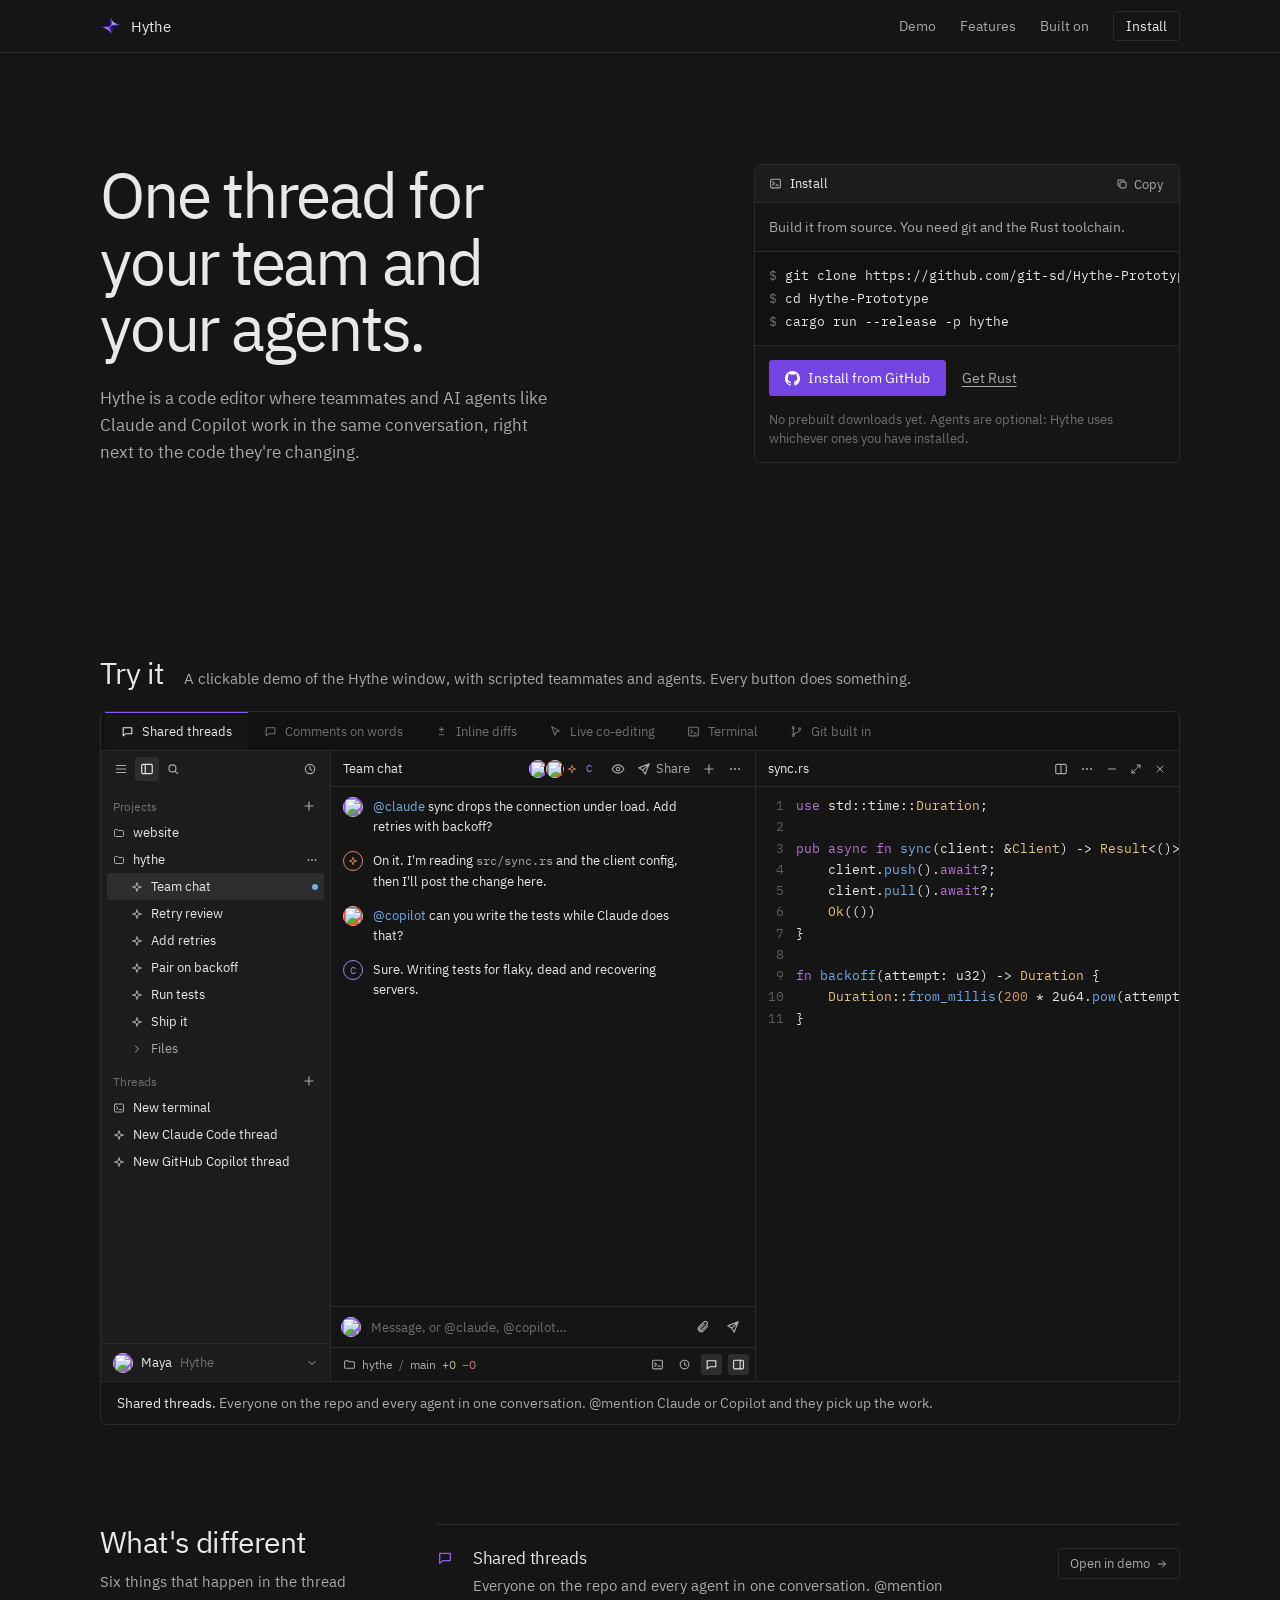
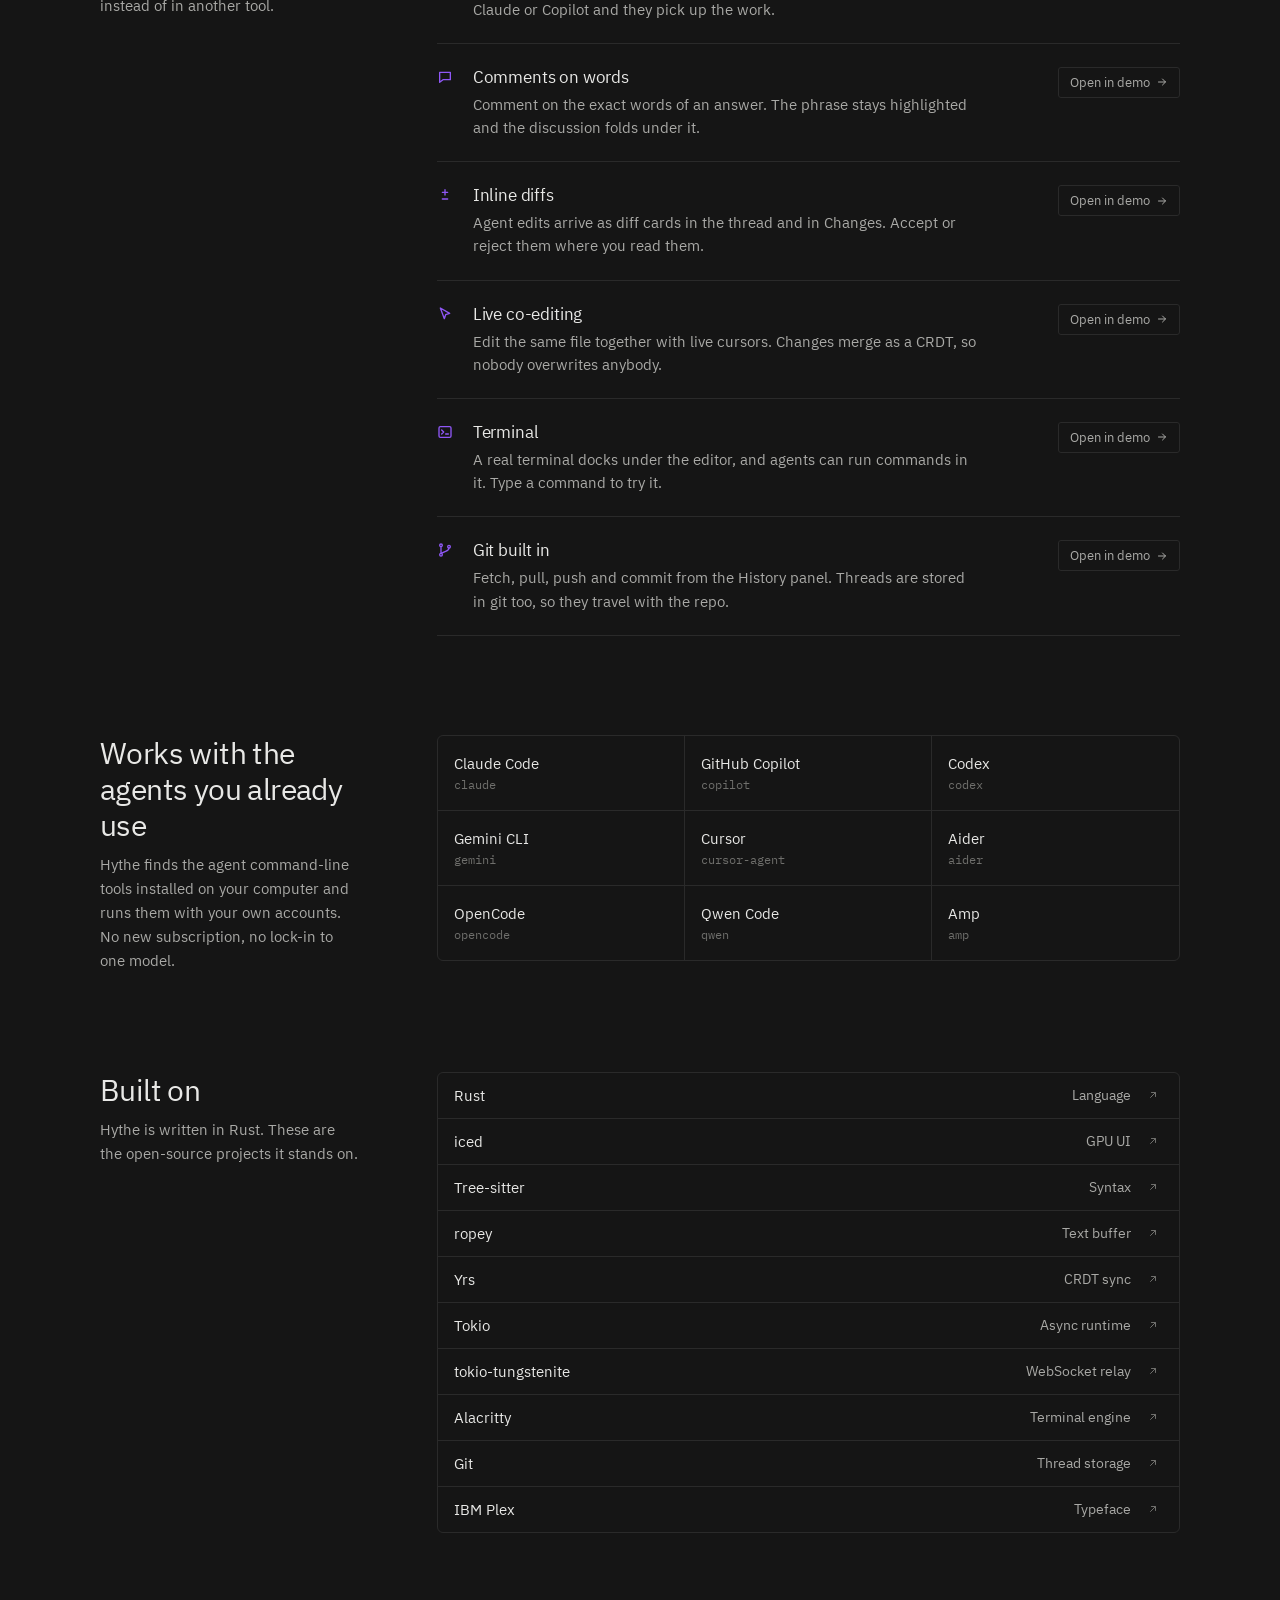
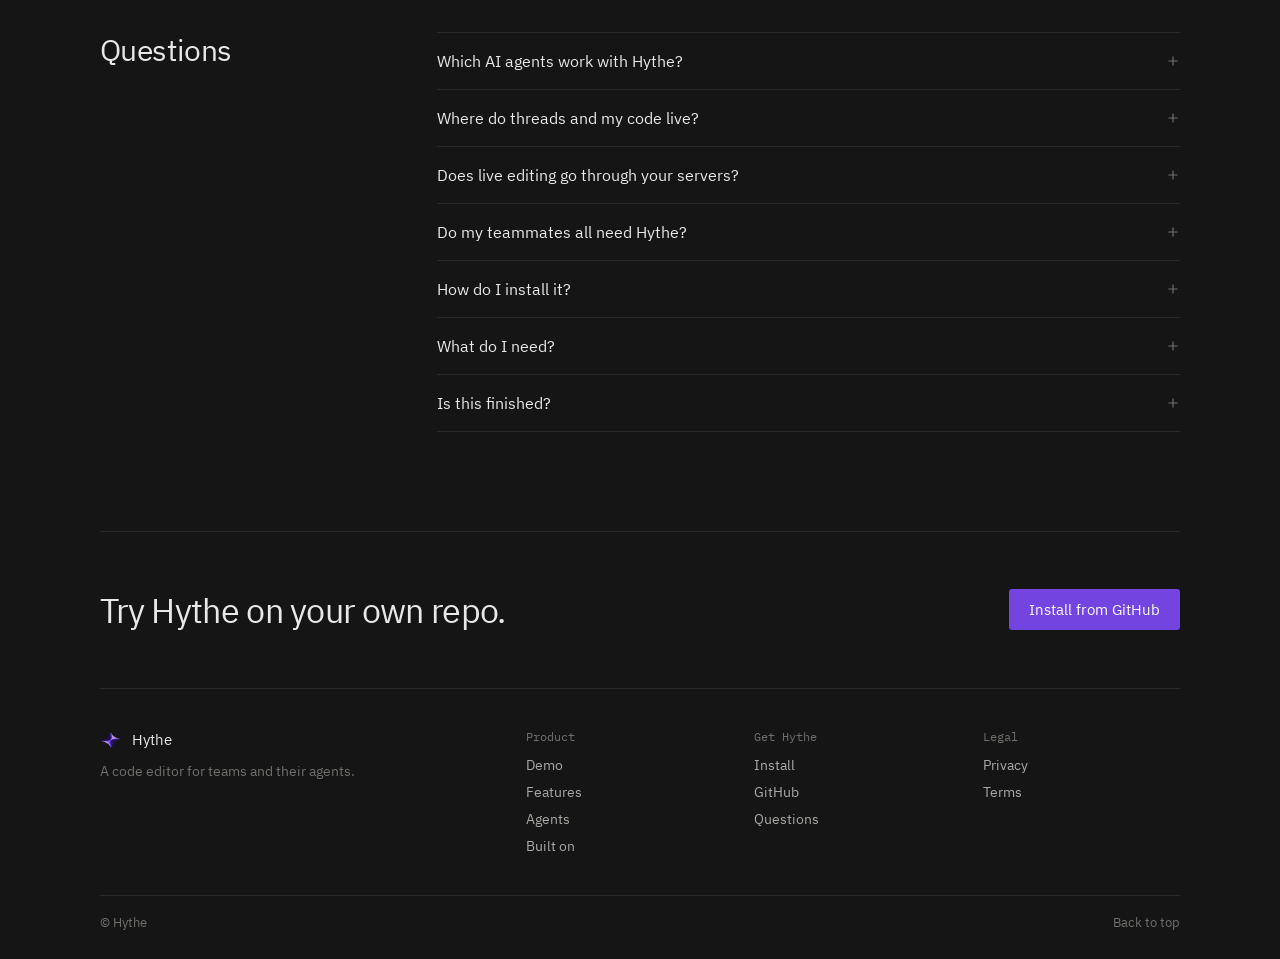
==== commit 471ec1d6: "Deploy the Hythe site to Vercel with the new star logo Replace the old logo with the purple star (lo" ====
--- a/waitlist/index.html
+++ b/waitlist/index.html
@@ -5,9 +5,9 @@
 <meta name="viewport" content="width=device-width, initial-scale=1, viewport-fit=cover">
 <title>Hythe</title>
 <meta name="description" content="">
-<meta name="theme-color" content="#191c1f">
-<link rel="icon" href="logo.svg" type="image/svg+xml">
-<link rel="apple-touch-icon" href="logo.svg">
+<meta name="theme-color" content="#151515">
+<link rel="icon" href="favicon.png" type="image/png">
+<link rel="apple-touch-icon" href="logo.png">
 <link rel="preload" href="fonts/IBMPlexSans-Regular.ttf" as="font" type="font/ttf" crossorigin>
 <link rel="stylesheet" href="style.css">
 </head>
@@ -15,7 +15,7 @@
 
 <nav class="nav">
   <div class="wrap navin">
-    <a class="brand" href="#top"><img src="logo.svg" alt="" width="20" height="20"><span data-text="name"></span></a>
+    <a class="brand" href="index.html"><img src="logo.png" alt="" width="20" height="20"><span data-text="name"></span></a>
     <span class="grow"></span>
     <a href="#demo">Demo</a><a href="#features">Features</a><a href="#stack">Built on</a>
     <a class="navjoin" data-install href="#" target="_blank" rel="noopener noreferrer">Install</a>
@@ -157,7 +157,7 @@
 
 <footer class="site-foot wrap">
   <div class="fcols">
-    <div class="fbrand"><img src="logo.svg" alt="" width="22" height="22"><span>Hythe</span><p>A code editor for teams and their agents.</p></div>
+    <div class="fbrand"><img src="logo.png" alt="" width="22" height="22"><span>Hythe</span><p>A code editor for teams and their agents.</p></div>
     <nav class="fcol" aria-label="Product"><b>Product</b><a href="#demo">Demo</a><a href="#features">Features</a><a href="#agents">Agents</a><a href="#stack">Built on</a></nav>
     <nav class="fcol" aria-label="Get Hythe"><b>Get Hythe</b><a href="#install">Install</a><a data-repo href="#" target="_blank" rel="noopener noreferrer">GitHub</a><a href="#faq">Questions</a></nav>
     <nav class="fcol" aria-label="Legal"><b>Legal</b><a href="privacy.html">Privacy</a><a href="terms.html">Terms</a></nav>
--- a/waitlist/style.css
+++ b/waitlist/style.css
@@ -423,3 +423,16 @@
 [data-i=copy]{--m:url("data:image/svg+xml,%3Csvg xmlns='http://www.w3.org/2000/svg' viewBox='0 0 24 24' fill='none' stroke='black' stroke-width='2' stroke-linejoin='round'%3E%3Crect x='8' y='8' width='12' height='12' rx='2'/%3E%3Cpath d='M16 8V5a1 1 0 00-1-1H5a1 1 0 00-1 1v10a1 1 0 001 1h3'/%3E%3C/svg%3E")}
 [data-i=github]{--m:url("data:image/svg+xml,%3Csvg xmlns='http://www.w3.org/2000/svg' viewBox='0 0 16 16'%3E%3Cpath d='M8 0C3.58 0 0 3.58 0 8c0 3.54 2.29 6.53 5.47 7.59.4.07.55-.17.55-.38 0-.19-.01-.82-.01-1.49-2.01.37-2.53-.49-2.69-.94-.09-.23-.48-.94-.82-1.13-.28-.15-.68-.52-.01-.53.63-.01 1.08.58 1.23.82.72 1.21 1.87.87 2.33.66.07-.52.28-.87.51-1.07-1.78-.2-3.64-.89-3.64-3.95 0-.87.31-1.59.82-2.15-.08-.2-.36-1.02.08-2.12 0 0 .67-.21 2.2.82.64-.18 1.32-.27 2-.27.68 0 1.36.09 2 .27 1.53-1.04 2.2-.82 2.2-.82.44 1.1.16 1.92.08 2.12.51.56.82 1.27.82 2.15 0 3.07-1.87 3.75-3.65 3.95.29.25.54.73.54 1.48 0 1.07-.01 1.93-.01 2.2 0 .21.15.46.55.38A8.01 8.01 0 0016 8c0-4.42-3.58-8-8-8z'/%3E%3C/svg%3E")}
 .cmds{white-space:pre;word-break:normal;overflow-x:auto;scrollbar-width:thin;scrollbar-color:var(--selected) transparent;font-size:12.5px}
+.fbrand{align-content:flex-start}
+
+/* the star logo has its own transparent shape: no rounded tile around it */
+.brand img,.fbrand img,.foot img{border-radius:0}
+.brand img{width:22px;height:22px}
+
+/* neutral charcoal instead of the editor's blue-grey, so the logo's purple is the only colour in the chrome */
+:root{
+  --page:#151515; --panel:#1c1c1c; --card:#111111;
+  --border:#2a2a2a; --hover:#232323; --selected:#2d2d2d;
+  --text:#e8e8e6; --dim:#a9a9a6; --faint:#6f6f6c; --gutter:#5c5c59;
+  --added-bg:#1d2a1f; --removed-bg:#331f1f;
+}
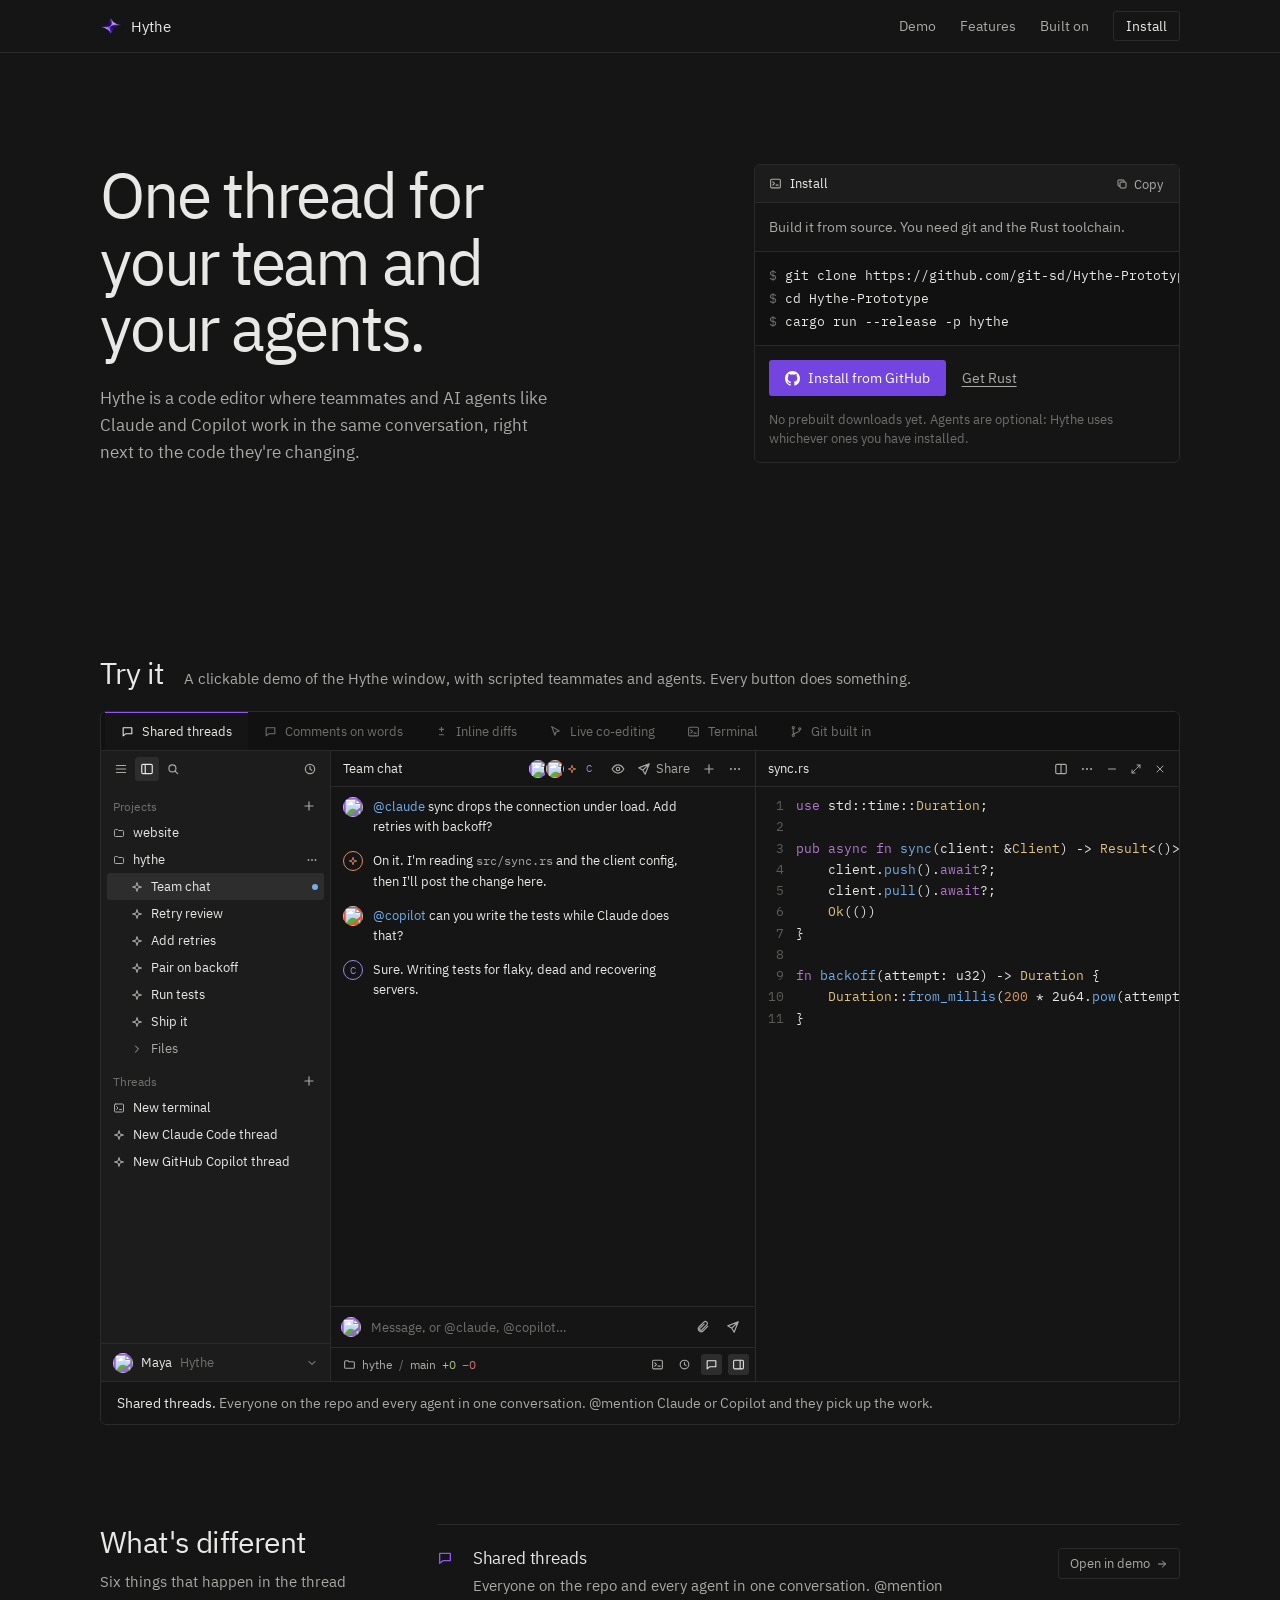
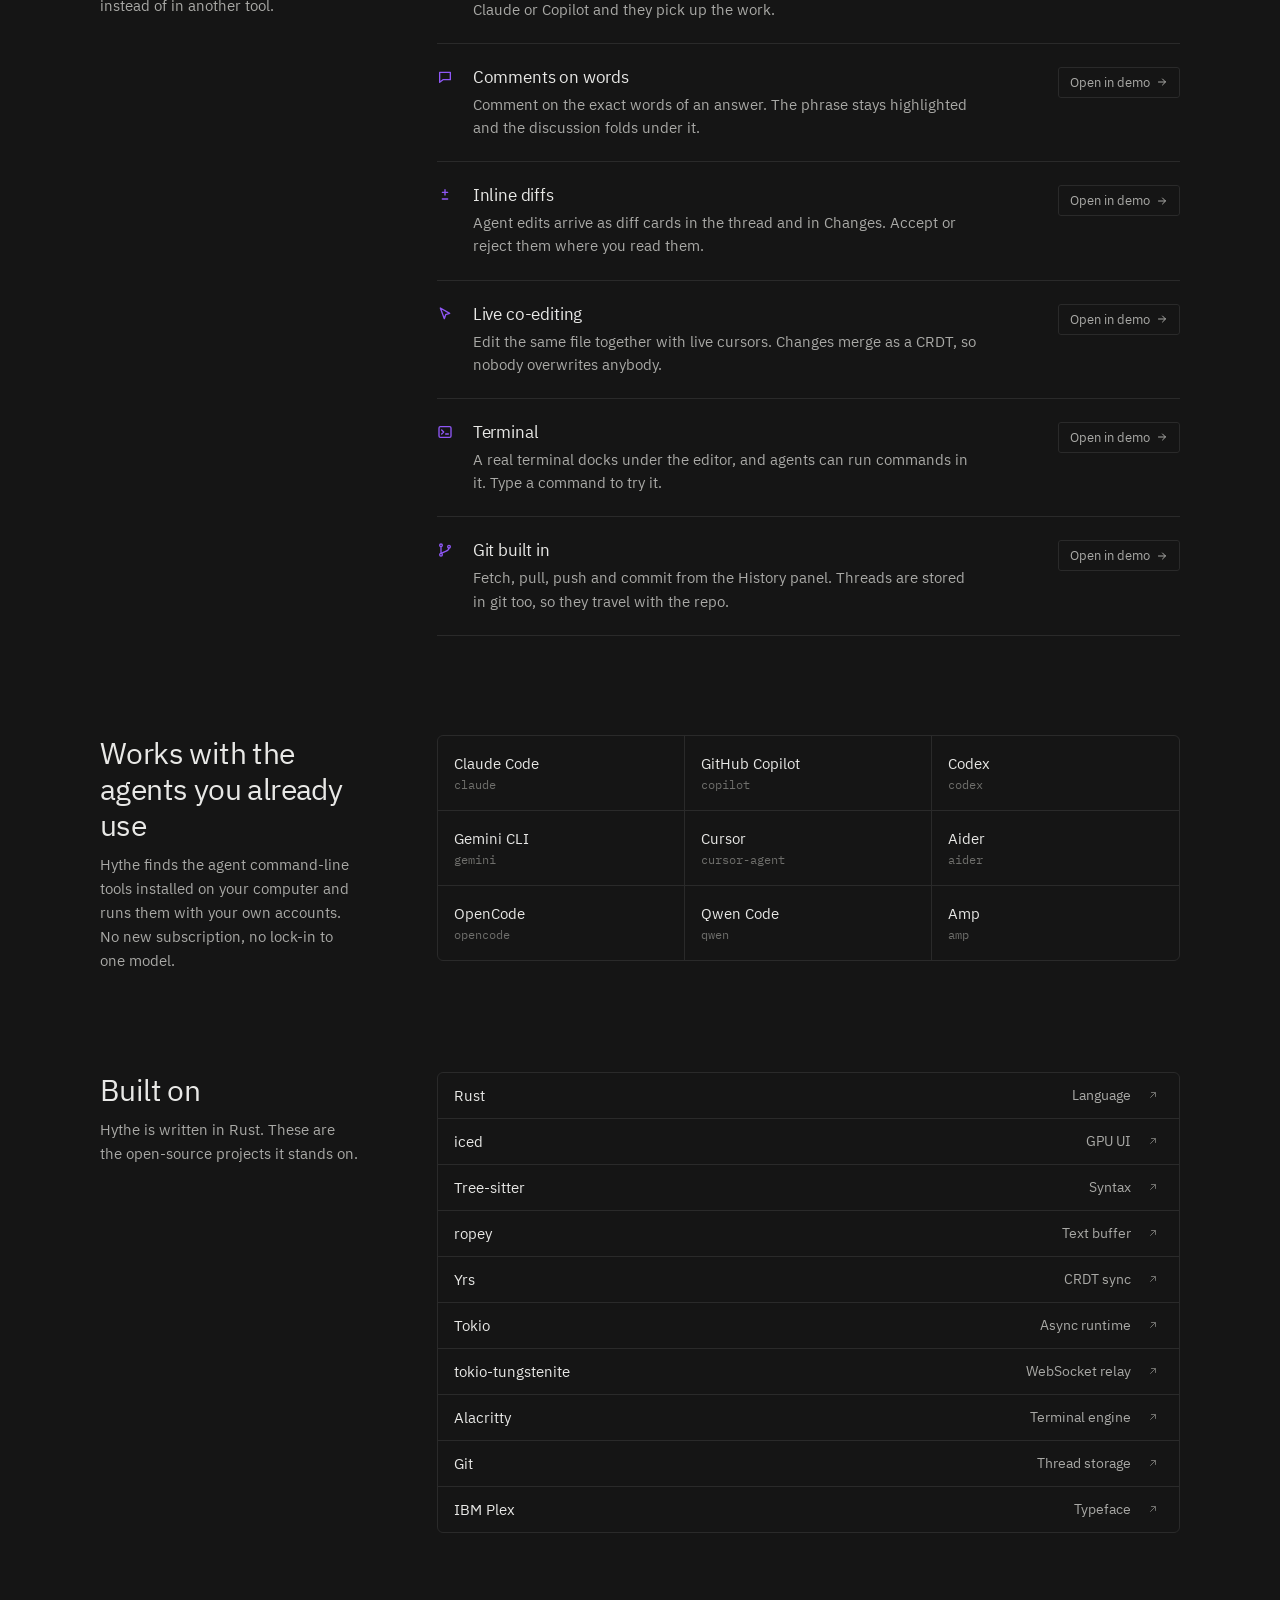
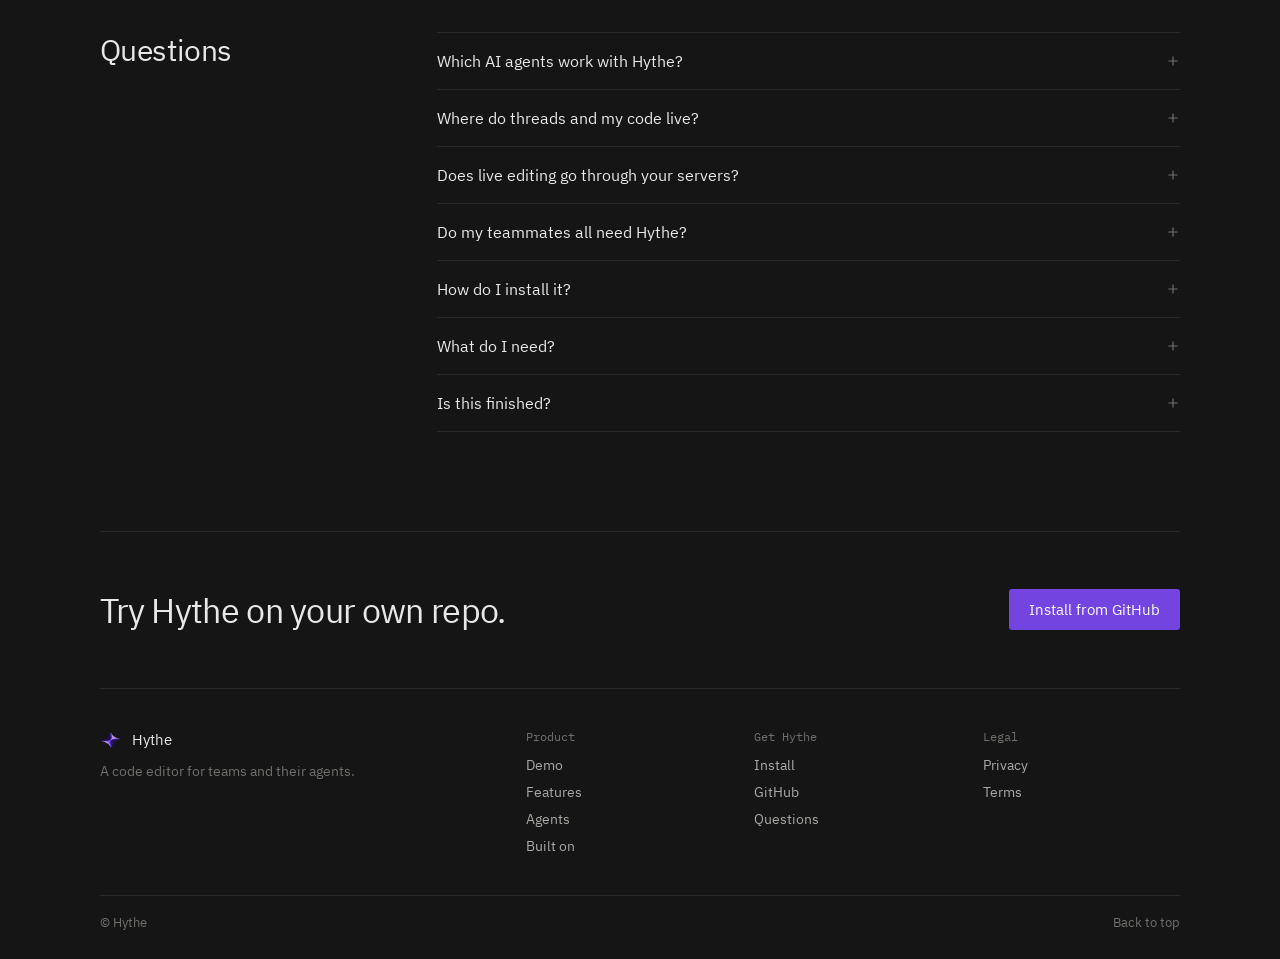
==== commit 416c6a92: "Add link preview tags and a share image to the Hythe site Discord, Slack and others read the raw HTM" ====
--- a/waitlist/index.html
+++ b/waitlist/index.html
@@ -3,9 +3,25 @@
 <head>
 <meta charset="utf-8">
 <meta name="viewport" content="width=device-width, initial-scale=1, viewport-fit=cover">
-<title>Hythe</title>
-<meta name="description" content="">
-<meta name="theme-color" content="#151515">
+<title>Hythe · one thread for your team and your agents</title>
+<meta name="description" content="Hythe is a code editor where teammates and AI agents like Claude and Copilot work in the same conversation, right next to the code they're changing.">
+<!-- purple: Discord and others use this for the link preview's side bar -->
+<meta name="theme-color" content="#8f57f6">
+<link rel="canonical" href="https://hythe.vercel.app/">
+<!-- link previews (Discord, Slack, X, iMessage...) read these, not the page's JavaScript -->
+<meta property="og:type" content="website">
+<meta property="og:site_name" content="Hythe">
+<meta property="og:url" content="https://hythe.vercel.app/">
+<meta property="og:title" content="Hythe · one thread for your team and your agents">
+<meta property="og:description" content="A code editor where teammates and AI agents like Claude and Copilot work in the same conversation, right next to the code. Try the clickable demo or build it from GitHub.">
+<meta property="og:image" content="https://hythe.vercel.app/og.png">
+<meta property="og:image:width" content="1200">
+<meta property="og:image:height" content="630">
+<meta property="og:image:alt" content="Hythe: one thread for your team and your agents.">
+<meta name="twitter:card" content="summary_large_image">
+<meta name="twitter:title" content="Hythe · one thread for your team and your agents">
+<meta name="twitter:description" content="A code editor where teammates and AI agents work in the same conversation, right next to the code.">
+<meta name="twitter:image" content="https://hythe.vercel.app/og.png">
 <link rel="icon" href="favicon.png" type="image/png">
 <link rel="apple-touch-icon" href="logo.png">
 <link rel="preload" href="fonts/IBMPlexSans-Regular.ttf" as="font" type="font/ttf" crossorigin>
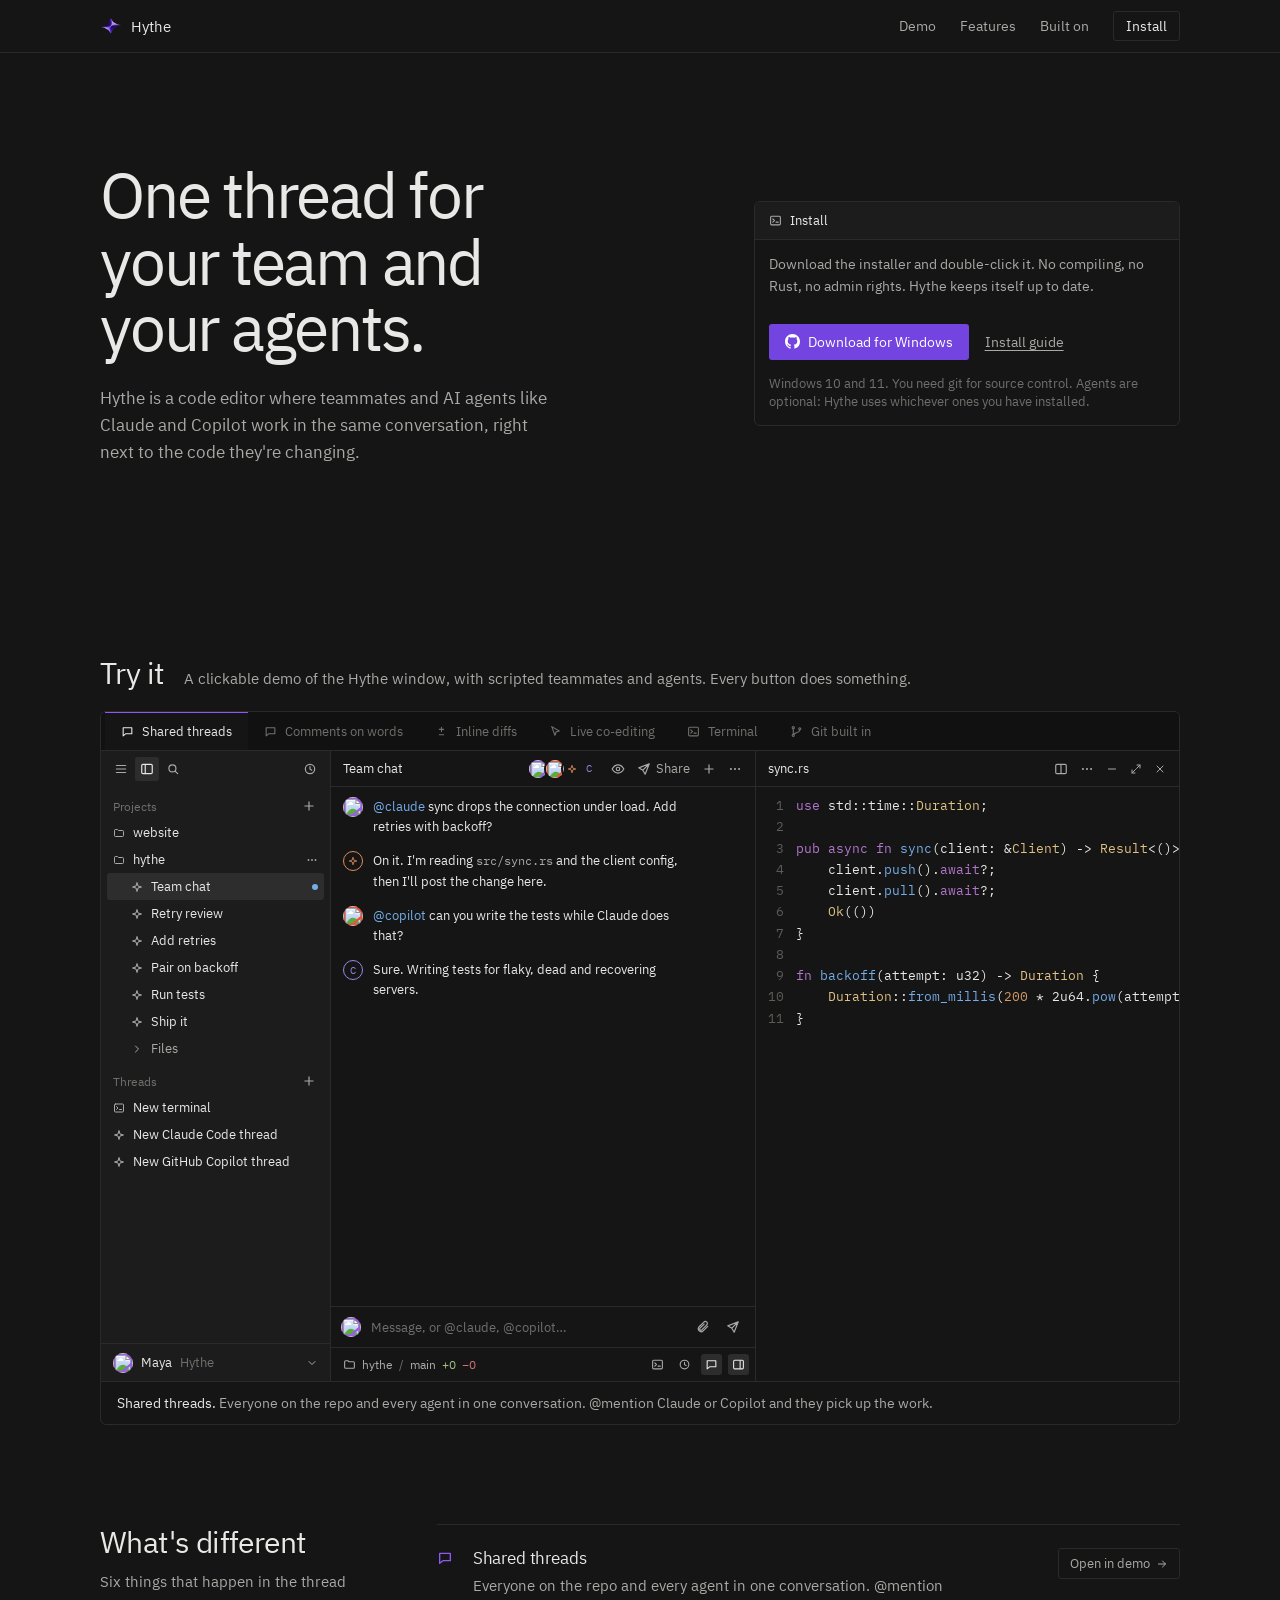
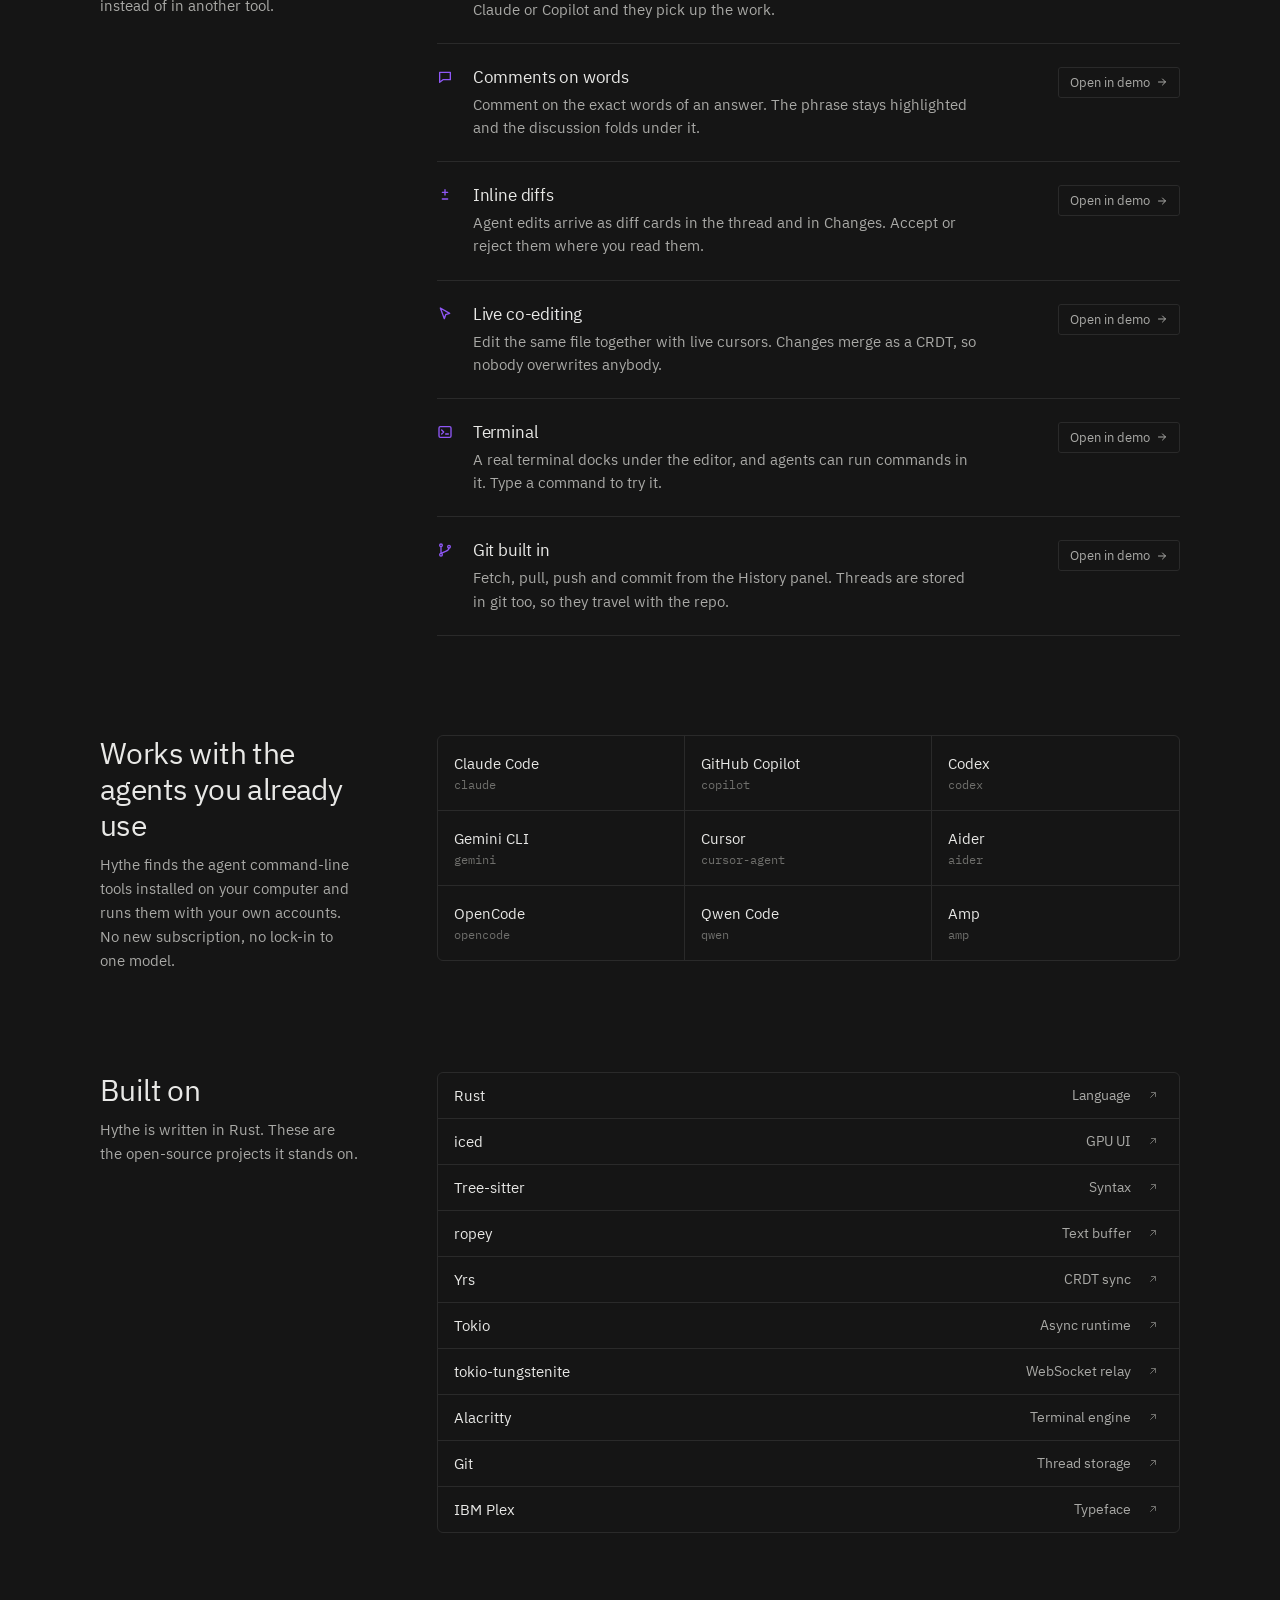
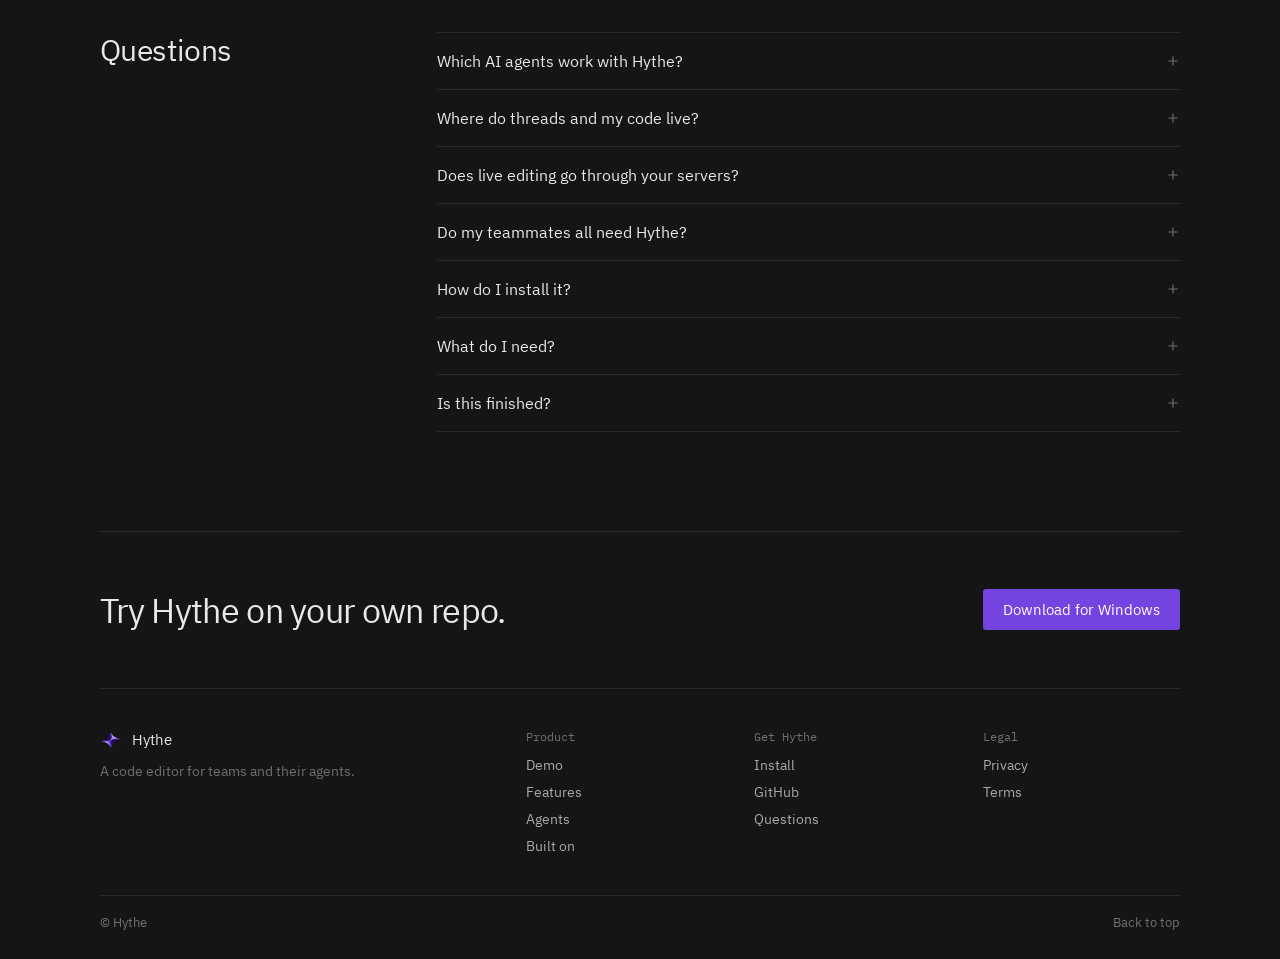
==== commit f5e5119c: "Website: point install at the Windows installer, drop the build-from-source steps Co-Authored-By: Cl" ====
--- a/waitlist/index.html
+++ b/waitlist/index.html
@@ -13,7 +13,7 @@
 <meta property="og:site_name" content="Hythe">
 <meta property="og:url" content="https://hythe.vercel.app/">
 <meta property="og:title" content="Hythe · one thread for your team and your agents">
-<meta property="og:description" content="A code editor where teammates and AI agents like Claude and Copilot work in the same conversation, right next to the code. Try the clickable demo or build it from GitHub.">
+<meta property="og:description" content="A code editor where teammates and AI agents like Claude and Copilot work in the same conversation, right next to the code. Try the clickable demo or download the Windows installer.">
 <meta property="og:image" content="https://hythe.vercel.app/og.png">
 <meta property="og:image:width" content="1200">
 <meta property="og:image:height" content="630">
@@ -47,13 +47,11 @@
     </div>
 
     <section class="install" id="install" aria-label="Install Hythe">
-      <div class="ihdr"><i class="ic" data-i="term"></i><span data-text="installTitle"></span><span class="grow"></span>
-        <button class="copy" id="copyCmds" type="button"><i class="ic" data-i="copy"></i><span>Copy</span></button></div>
+      <div class="ihdr"><i class="ic" data-i="term"></i><span data-text="installTitle"></span><span class="grow"></span></div>
       <p class="iintro" data-text="installIntro"></p>
-      <pre class="cmds" id="cmds"></pre>
       <div class="iact">
         <a class="ibtn" data-install href="#" target="_blank" rel="noopener noreferrer"><i class="ic" data-i="github"></i><span data-text="installButton"></span></a>
-        <a class="ilink" data-rust href="#" target="_blank" rel="noopener noreferrer">Get Rust</a>
+        <a class="ilink" data-guide href="#" target="_blank" rel="noopener noreferrer">Install guide</a>
       </div>
       <p class="inote" data-text="installNote"></p>
     </section>
